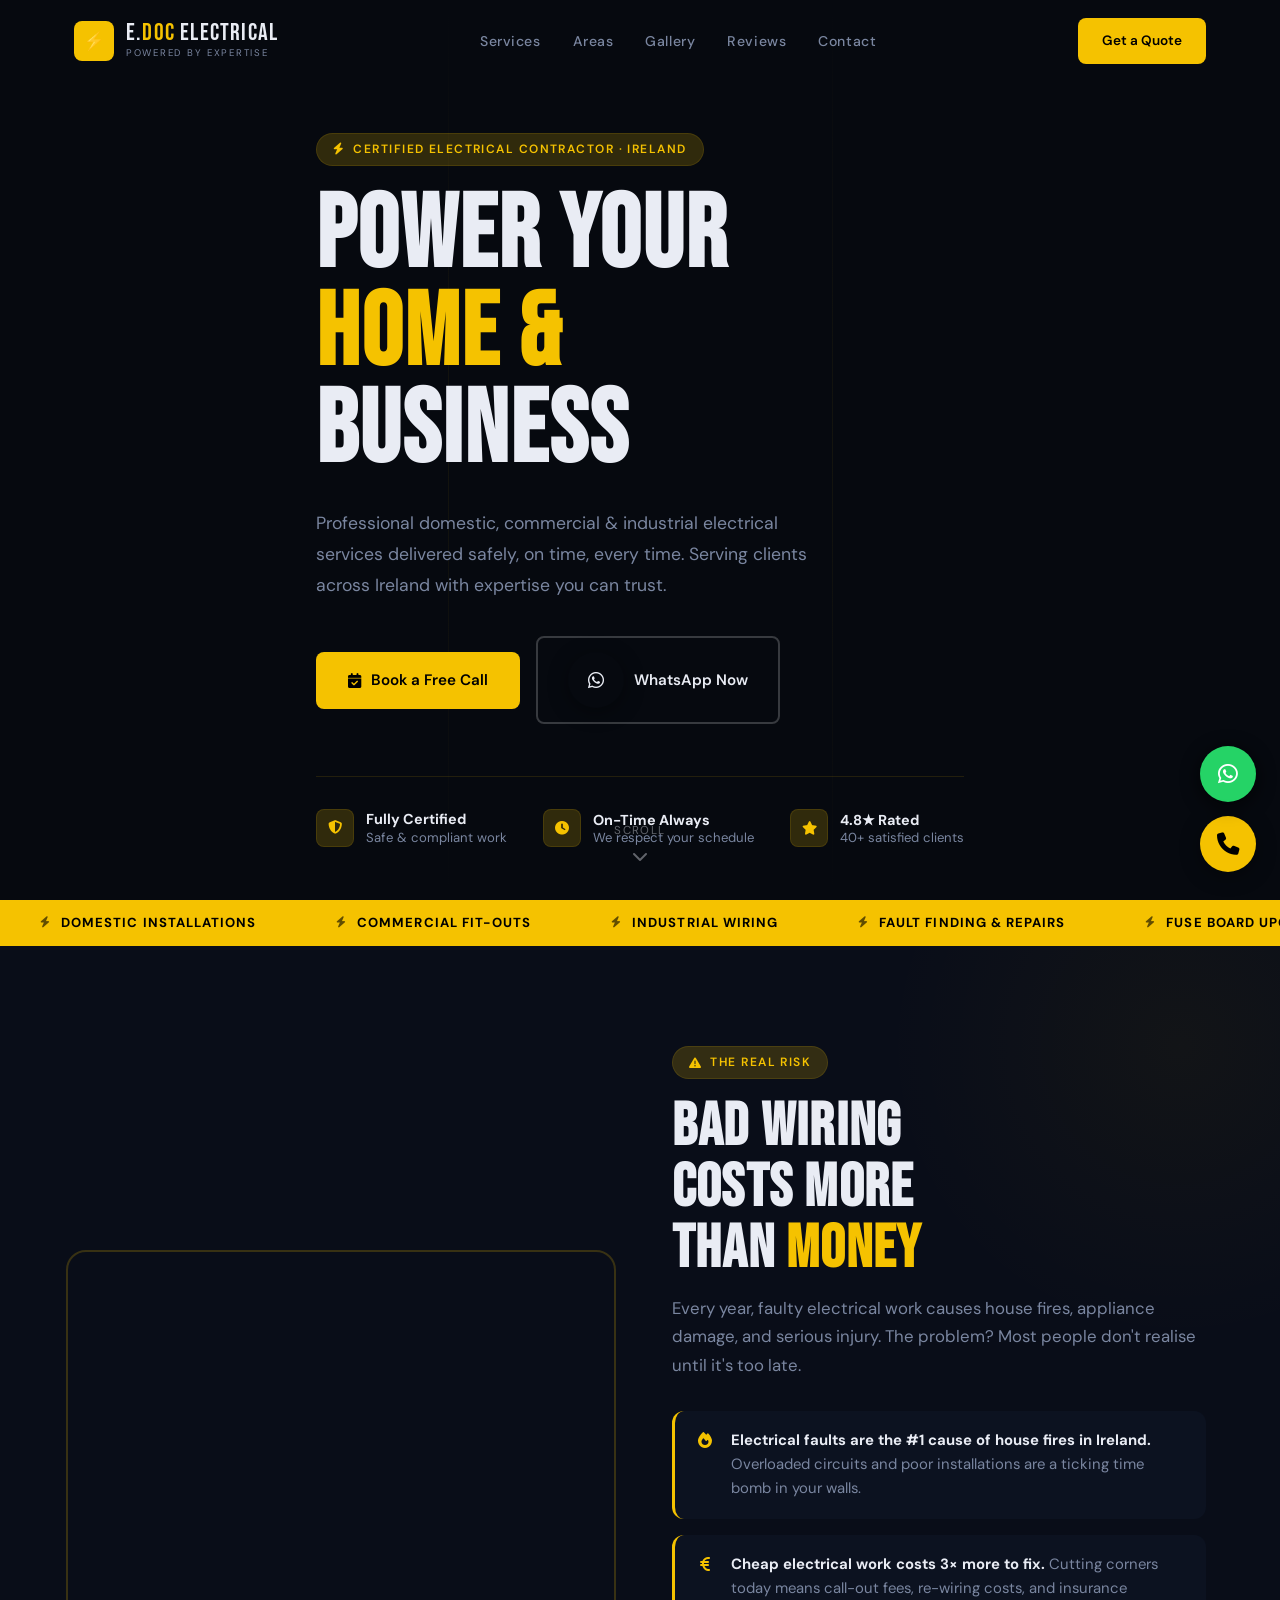
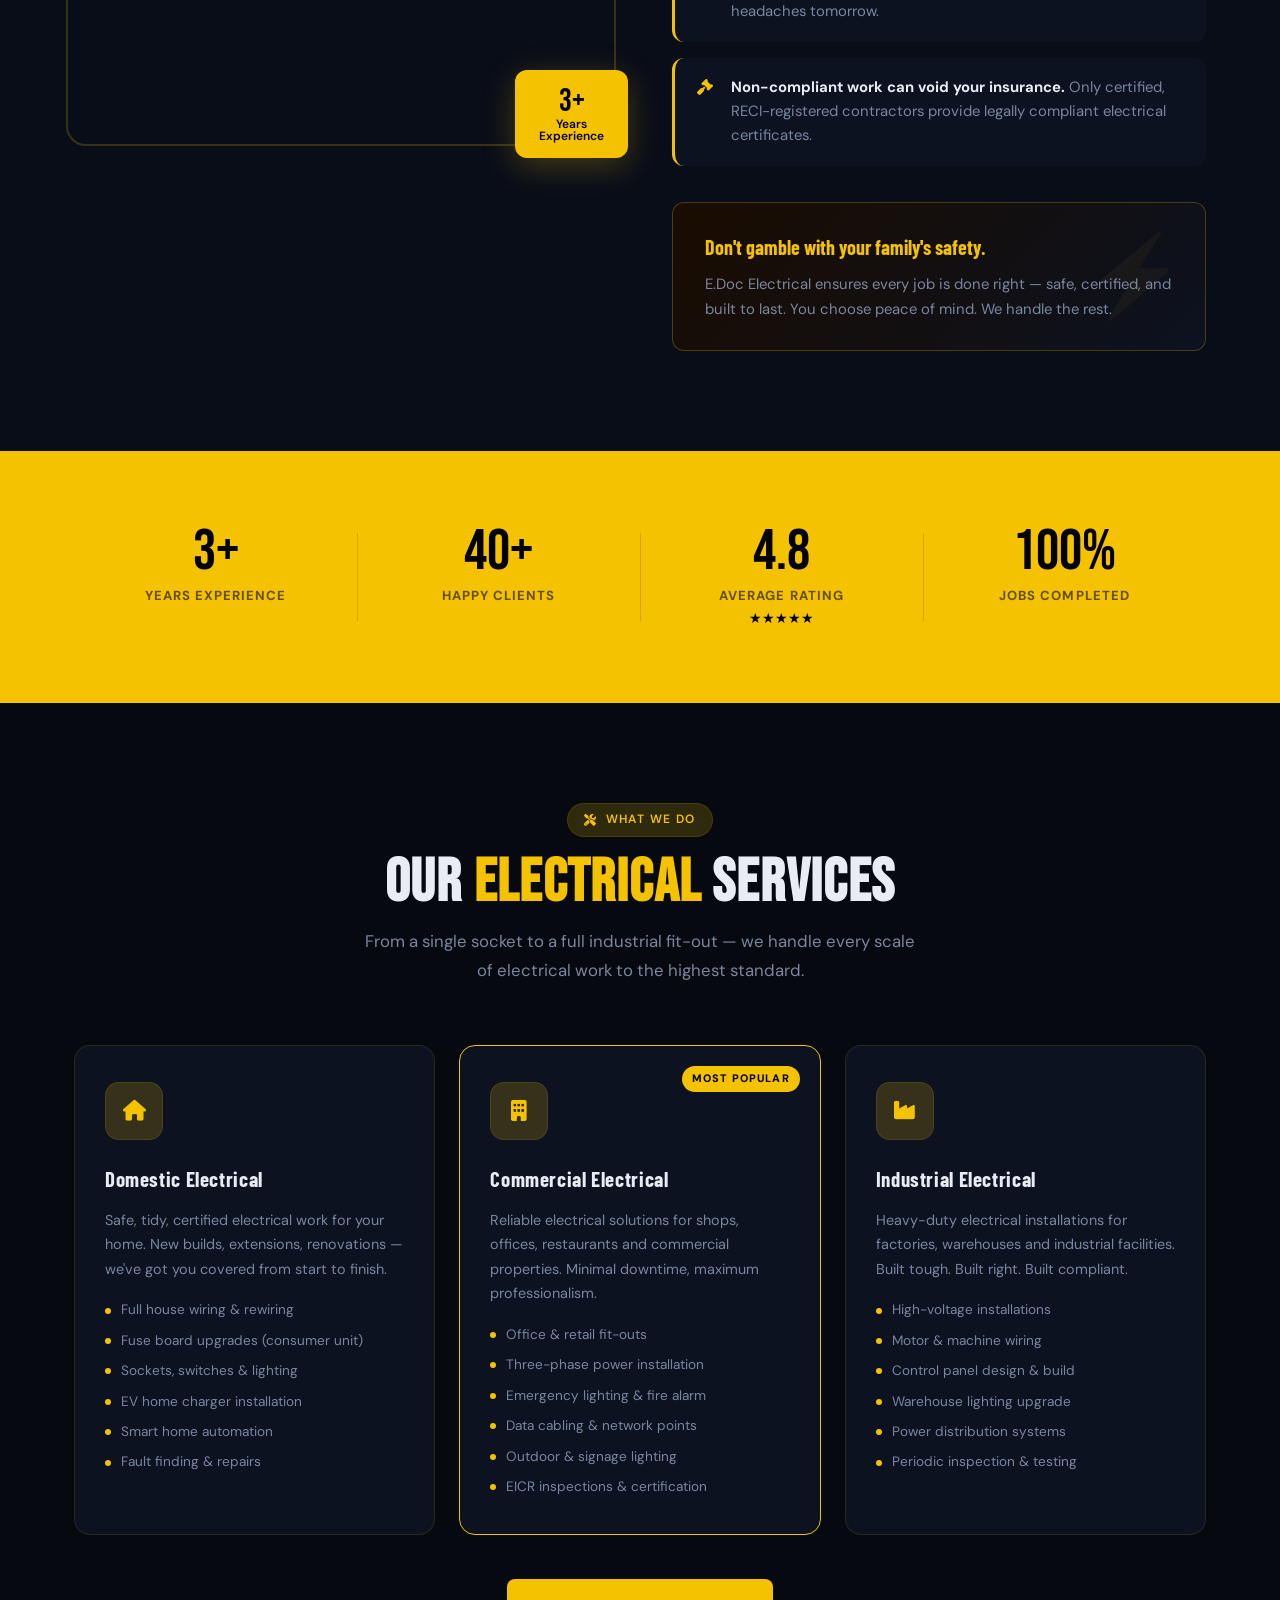
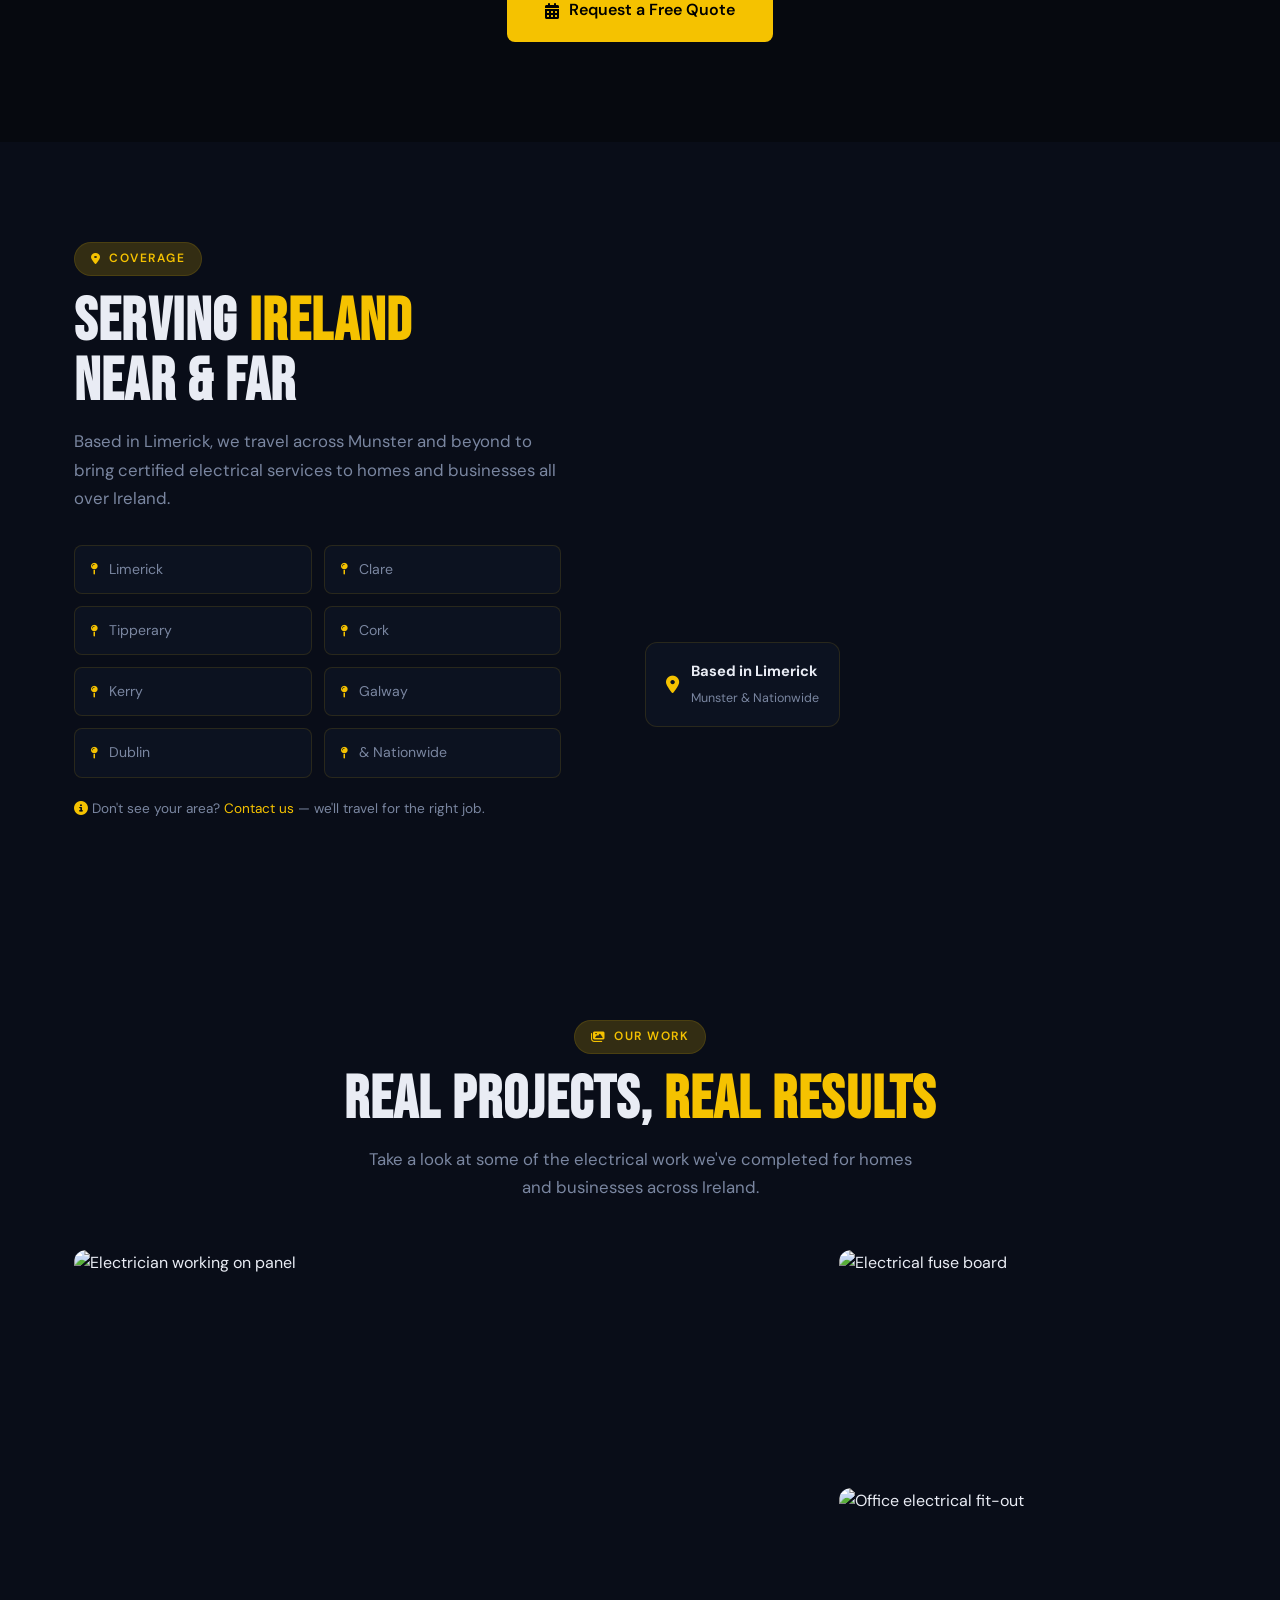
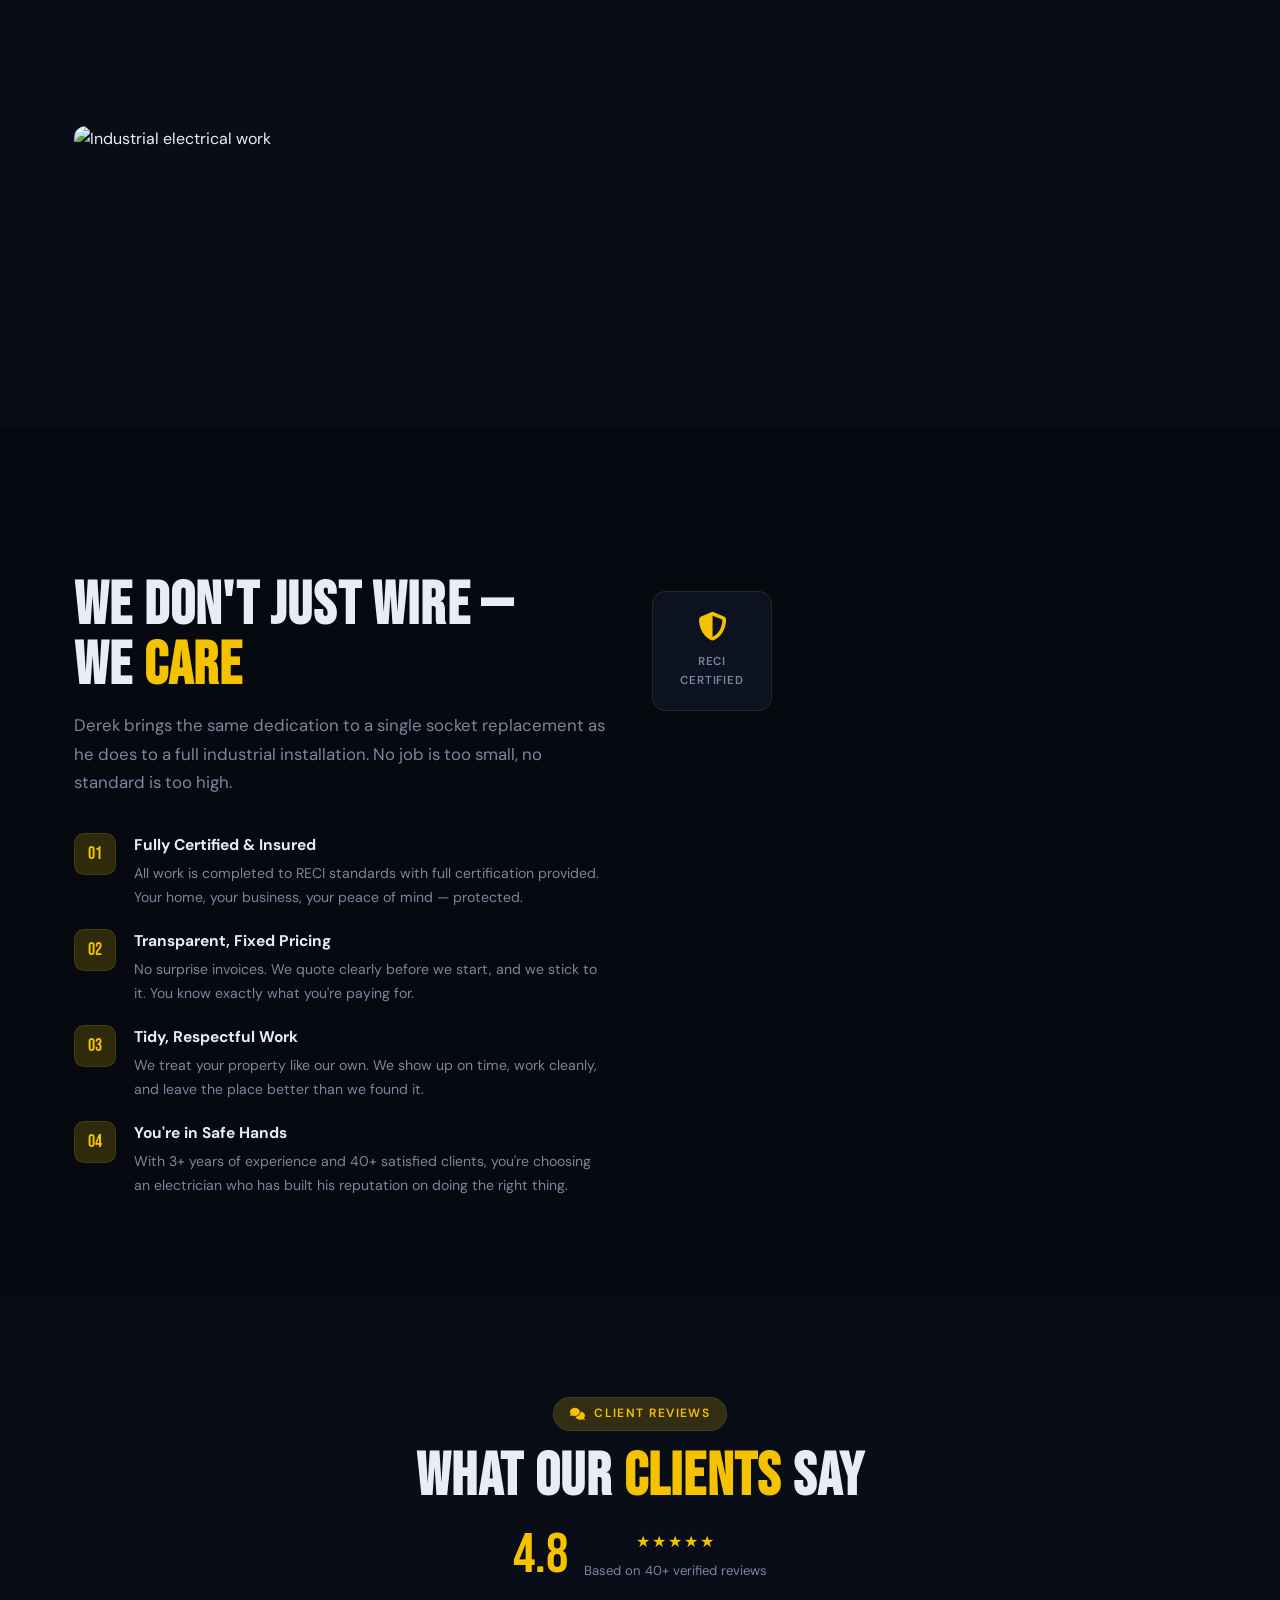
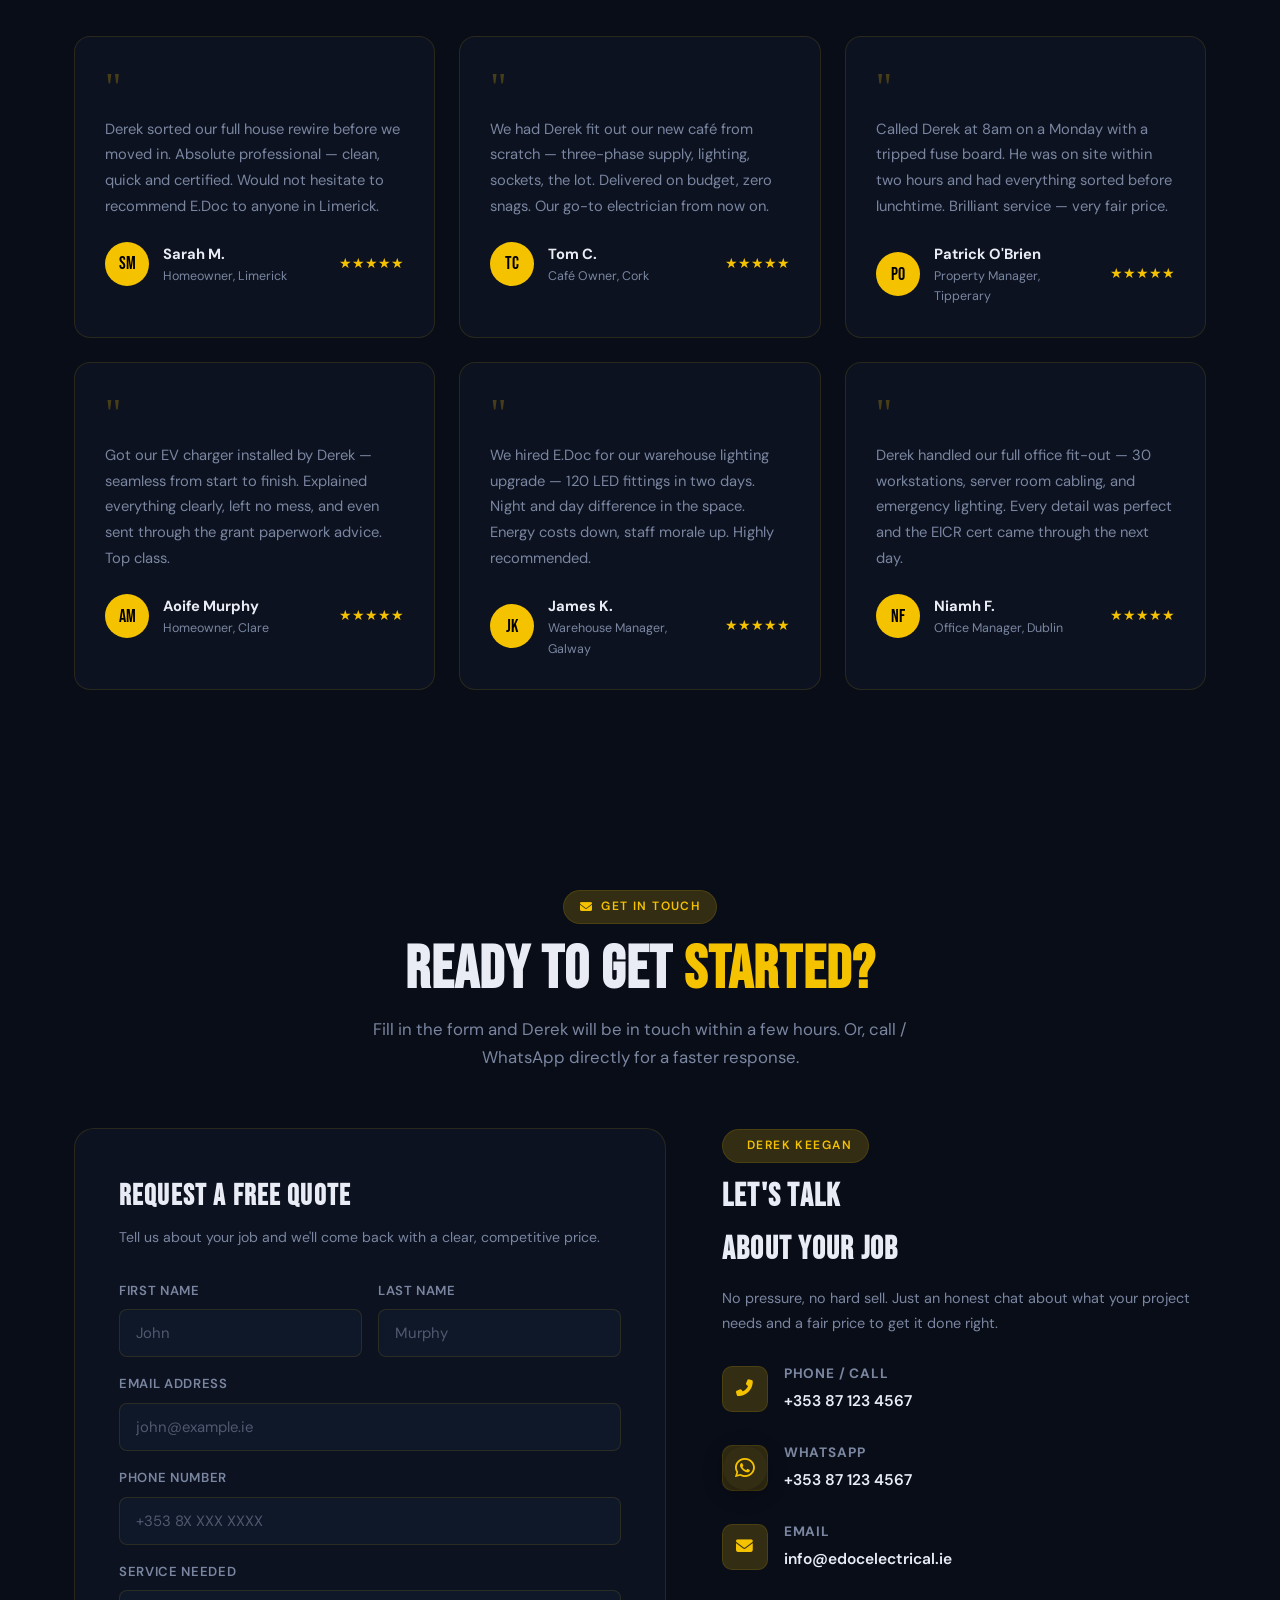
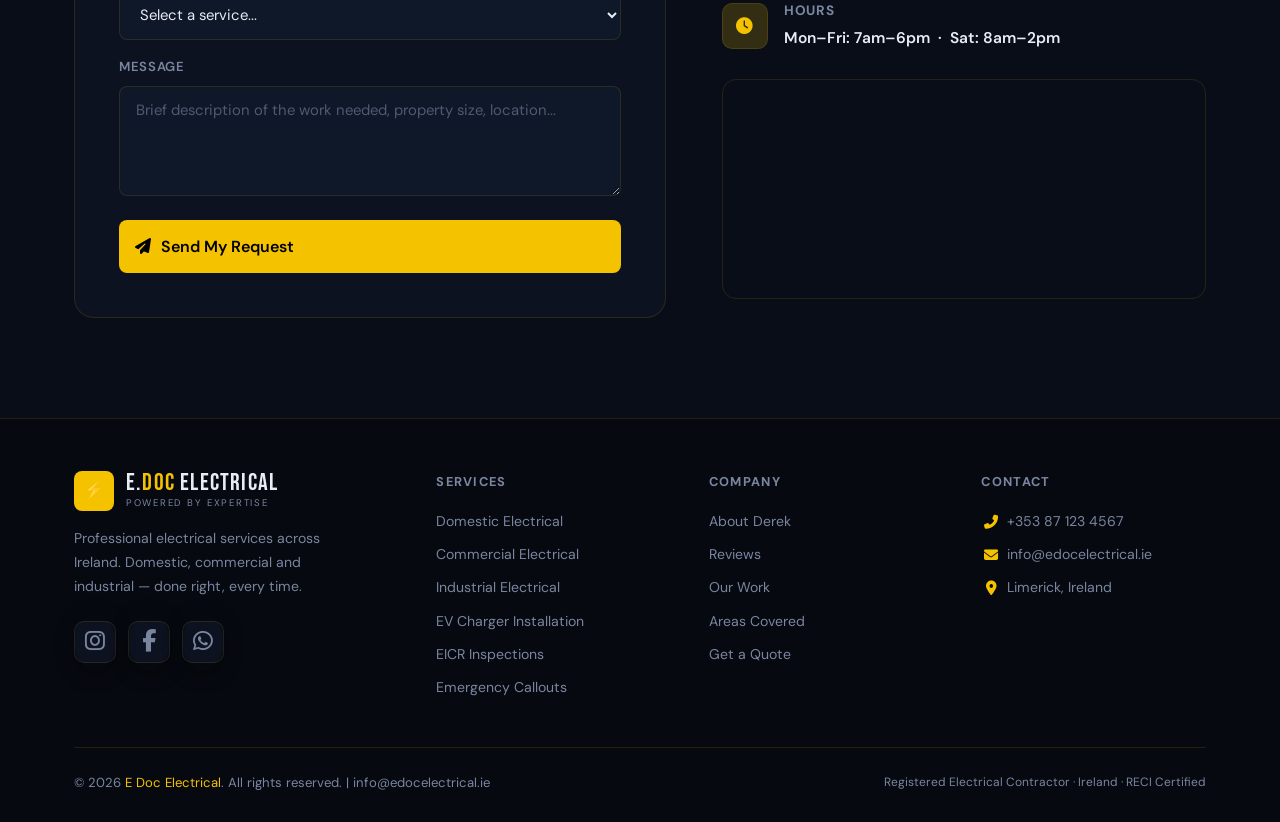
==== index_1.html @ 532a909b "Fix icons, logo, CTA alignment, remove social icons from contact, add scroll animations" ====
<!DOCTYPE html>
<html lang="en">
<head>
  <meta charset="UTF-8" />
  <meta name="viewport" content="width=device-width, initial-scale=1.0" />
  <title>E Doc Electrical | Domestic · Commercial · Industrial | Ireland</title>
  <meta name="description" content="Trusted electrical services across Ireland. Domestic, Commercial & Industrial. Fully certified, 3+ years experience, 40+ happy clients. Contact Derek Keegan today." />
  <meta name="keywords" content="electrician ireland, electrical services ireland, domestic electrician, commercial electrician, industrial electrician, Derek Keegan electrician" />
  <!-- Fonts -->
  <link rel="preconnect" href="https://fonts.googleapis.com" />
  <link rel="stylesheet" href="style.css">
  
  <link href="https://fonts.googleapis.com/css2?family=Bebas+Neue&family=DM+Sans:ital,wght@0,300;0,400;0,500;0,600;0,700;1,400&family=Barlow+Condensed:wght@400;500;600;700&display=swap" rel="stylesheet" />
  <!-- Icons -->
  <link rel="stylesheet" href="https://cdnjs.cloudflare.com/ajax/libs/font-awesome/6.5.0/css/all.min.css" />

</head>
<body>

<!-- ============================================================
     FLOATING CTAs
============================================================ -->
<div class="fab-group">
  <a href="https://wa.me/353871234567?text=Hi%20Derek%2C%20I%20want%20your%20service" target="_blank" class="fab fab-wa" title="WhatsApp Us">
    <i class="fab fa-whatsapp"></i>
  </a>
  <a href="tel:+353871234567" class="fab fab-call" title="Call Now">
    <i class="fas fa-phone"></i>
  </a>
</div>

<!-- Lightbox -->
<div class="lightbox" id="lightbox" onclick="closeLightbox()">
  <button class="lightbox-close" onclick="closeLightbox()"><i class="fas fa-times"></i></button>
  <img id="lightbox-img" src="" alt="" />
</div>

<!-- ============================================================
     NAVBAR
============================================================ -->
<nav id="navbar">
  <div class="container nav-inner">
    <a href="#hero" class="nav-logo">
      <div class="logo-icon">⚡</div>
      <div>
        <div class="logo-text">E.<span>Doc</span> Electrical</div>
        <span class="logo-sub">Powered by expertise</span>
      </div>
    </a>

    <ul class="nav-links">
      <li><a href="#services">Services</a></li>
      <li><a href="#areas">Areas</a></li>
      <li><a href="#gallery">Gallery</a></li>
      <li><a href="#testimonials">Reviews</a></li>
      <li><a href="#contact">Contact</a></li>
    </ul>

    <div class="nav-cta">
      <a href="#contact" class="btn btn-primary" style="padding:10px 22px; font-size:0.85rem;">
        Get a Quote
      </a>
    </div>

    <button class="hamburger" id="hamburger" onclick="toggleMenu()" aria-label="Menu">
      <span></span><span></span><span></span>
    </button>
  </div>
</nav>

<!-- Mobile menu -->
<div class="mobile-menu" id="mobileMenu">
  <a href="#services" onclick="toggleMenu()">Services</a>
  <a href="#areas" onclick="toggleMenu()">Areas</a>
  <a href="#gallery" onclick="toggleMenu()">Gallery</a>
  <a href="#testimonials" onclick="toggleMenu()">Reviews</a>
  <a href="#contact" onclick="toggleMenu()">Contact</a>
  <a href="tel:+353871234567" style="color:var(--yellow)"><i class="fas fa-phone-alt"></i> +353 87 123 4567</a>
</div>

<!-- ============================================================
     HERO
============================================================ -->
<section id="hero">
  <div class="hero-bg" id="heroBg"></div>
  <div class="hero-overlay"></div>
  <div class="hero-lines"></div>

  <div class="container">
    <div class="hero-content">
      <div class="badge hero-badge">
        <i class="fas fa-bolt"></i> Certified Electrical Contractor · Ireland
      </div>

      <h1 class="hero-title">
        Power Your<br />
        <span>Home &amp;</span><br />
        Business
      </h1>

      <p class="hero-desc">
        Professional domestic, commercial &amp; industrial electrical services delivered safely, on time, every time. Serving clients across Ireland with expertise you can trust.
      </p>

      <div class="hero-actions">
        <a href="#contact" class="btn btn-primary">
          <i class="fas fa-calendar-check"></i> Book a Free Call
        </a>
        <a href="https://wa.me/353871234567?text=Hi%20Derek%2C%20I%20want%20your%20service" target="_blank" class="btn btn-outline btn-whatsapp">
          <i class="fab fa-whatsapp"></i> <span>WhatsApp Now</span>
        </a>
      </div>

      <div class="hero-trust">
        <div class="hero-trust-item">
          <div class="hero-trust-icon"><i class="fas fa-shield-halved"></i></div>
          <div class="hero-trust-label"><strong>Fully Certified</strong>Safe &amp; compliant work</div>
        </div>
        <div class="hero-trust-item">
          <div class="hero-trust-icon"><i class="fas fa-clock"></i></div>
          <div class="hero-trust-label"><strong>On-Time Always</strong>We respect your schedule</div>
        </div>
        <div class="hero-trust-item">
          <div class="hero-trust-icon"><i class="fas fa-star"></i></div>
          <div class="hero-trust-label"><strong>4.8★ Rated</strong>40+ satisfied clients</div>
        </div>
      </div>
    </div>
  </div>

  <div class="scroll-hint">
    <span>Scroll</span>
    <i class="fas fa-chevron-down"></i>
  </div>
</section>

<!-- ============================================================
     TICKER BAR
============================================================ -->
<div class="ticker-bar">
  <div class="ticker-track">
    <!-- doubled for seamless loop -->
    <span class="ticker-item"><i class="fas fa-bolt"></i> Domestic Installations</span>
    <span class="ticker-item"><i class="fas fa-bolt"></i> Commercial Fit-Outs</span>
    <span class="ticker-item"><i class="fas fa-bolt"></i> Industrial Wiring</span>
    <span class="ticker-item"><i class="fas fa-bolt"></i> Fault Finding &amp; Repairs</span>
    <span class="ticker-item"><i class="fas fa-bolt"></i> Fuse Board Upgrades</span>
    <span class="ticker-item"><i class="fas fa-bolt"></i> Emergency Callouts</span>
    <span class="ticker-item"><i class="fas fa-bolt"></i> EV Charger Installation</span>
    <span class="ticker-item"><i class="fas fa-bolt"></i> LED &amp; Lighting Design</span>
    <span class="ticker-item"><i class="fas fa-bolt"></i> Domestic Installations</span>
    <span class="ticker-item"><i class="fas fa-bolt"></i> Commercial Fit-Outs</span>
    <span class="ticker-item"><i class="fas fa-bolt"></i> Industrial Wiring</span>
    <span class="ticker-item"><i class="fas fa-bolt"></i> Fault Finding &amp; Repairs</span>
    <span class="ticker-item"><i class="fas fa-bolt"></i> Fuse Board Upgrades</span>
    <span class="ticker-item"><i class="fas fa-bolt"></i> Emergency Callouts</span>
    <span class="ticker-item"><i class="fas fa-bolt"></i> EV Charger Installation</span>
    <span class="ticker-item"><i class="fas fa-bolt"></i> LED &amp; Lighting Design</span>
  </div>
</div>

<!-- ============================================================
     PROBLEM / AGITATE
============================================================ -->
<section id="problem" class="section-pad">
  <div class="container">
    <div class="problem-grid">
      <!-- Image side -->
      <div class="problem-image reveal-left">
        <img
          src="https://images.unsplash.com/photo-1558618666-fcd25c85cd64?w=800&auto=format&fit=crop&q=80"
          alt="Electrical panel work"
          loading="lazy"
          onerror="this.src='https://images.unsplash.com/photo-1504328345606-18bbc8c9d7d1?w=800&auto=format&fit=crop&q=80'"
        />
        <div class="stat-badge">
          3+<small>Years<br/>Experience</small>
        </div>
      </div>

      <!-- Text side -->
      <div class="reveal-right">
        <div class="badge"><i class="fas fa-exclamation-triangle"></i> The Real Risk</div>
        <h2 class="section-title" style="margin-top:18px;">
          Bad Wiring<br/>
          Costs More<br/>
          Than <span>Money</span>
        </h2>
        <p class="section-sub">
          Every year, faulty electrical work causes house fires, appliance damage, and serious injury. The problem? Most people don't realise until it's too late.
        </p>

        <div class="problem-list">
          <div class="problem-item">
            <i class="fas fa-fire"></i>
            <p><strong>Electrical faults are the #1 cause of house fires in Ireland.</strong> Overloaded circuits and poor installations are a ticking time bomb in your walls.</p>
          </div>
          <div class="problem-item">
            <i class="fas fa-euro-sign"></i>
            <p><strong>Cheap electrical work costs 3× more to fix.</strong> Cutting corners today means call-out fees, re-wiring costs, and insurance headaches tomorrow.</p>
          </div>
          <div class="problem-item">
            <i class="fas fa-gavel"></i>
            <p><strong>Non-compliant work can void your insurance.</strong> Only certified, RECI-registered contractors provide legally compliant electrical certificates.</p>
          </div>
        </div>

        <div class="agitate-box">
          <h3>Don't gamble with your family's safety.</h3>
          <p>E.Doc Electrical ensures every job is done right — safe, certified, and built to last. You choose peace of mind. We handle the rest.</p>
        </div>
      </div>
    </div>
  </div>
</section>

<!-- ============================================================
     STATS
============================================================ -->
<section id="stats">
  <div class="container">
    <div class="stats-grid">
      <div class="stat-item">
        <div class="stat-num"><span class="counter" data-target="3">0</span>+</div>
        <div class="stat-label">Years Experience</div>
      </div>
      <div class="stat-item">
        <div class="stat-num"><span class="counter" data-target="40">0</span>+</div>
        <div class="stat-label">Happy Clients</div>
      </div>
      <div class="stat-item">
        <div class="stat-num">4.8</div>
        <div class="stat-label">Average Rating</div>
        <div class="stat-stars">★★★★★</div>
      </div>
      <div class="stat-item">
        <div class="stat-num"><span class="counter" data-target="100">0</span>%</div>
        <div class="stat-label">Jobs Completed</div>
      </div>
    </div>
  </div>
</section>

<!-- ============================================================
     SERVICES
============================================================ -->
<section id="services" class="section-pad">
  <div class="container">
    <div class="services-header reveal">
      <div class="badge"><i class="fas fa-tools"></i> What We Do</div>
      <h2 class="section-title" style="margin-top:16px;">
        Our <span>Electrical</span> Services
      </h2>
      <p class="section-sub">
        From a single socket to a full industrial fit-out — we handle every scale of electrical work to the highest standard.
      </p>
    </div>

    <div class="services-grid" style="margin-top: 48px;">

      <!-- Domestic -->
      <div class="service-card reveal" style="transition-delay:0.1s">
        <div class="service-icon-wrap"><i class="fas fa-house"></i></div>
        <h3>Domestic Electrical</h3>
        <p>Safe, tidy, certified electrical work for your home. New builds, extensions, renovations — we've got you covered from start to finish.</p>
        <ul class="service-list">
          <li>Full house wiring &amp; rewiring</li>
          <li>Fuse board upgrades (consumer unit)</li>
          <li>Sockets, switches &amp; lighting</li>
          <li>EV home charger installation</li>
          <li>Smart home automation</li>
          <li>Fault finding &amp; repairs</li>
        </ul>
      </div>

      <!-- Commercial -->
      <div class="service-card service-card-featured reveal" style="transition-delay:0.2s">
        <div class="featured-label">Most Popular</div>
        <div class="service-icon-wrap"><i class="fas fa-building"></i></div>
        <h3>Commercial Electrical</h3>
        <p>Reliable electrical solutions for shops, offices, restaurants and commercial properties. Minimal downtime, maximum professionalism.</p>
        <ul class="service-list">
          <li>Office &amp; retail fit-outs</li>
          <li>Three-phase power installation</li>
          <li>Emergency lighting &amp; fire alarm</li>
          <li>Data cabling &amp; network points</li>
          <li>Outdoor &amp; signage lighting</li>
          <li>EICR inspections &amp; certification</li>
        </ul>
      </div>

      <!-- Industrial -->
      <div class="service-card reveal" style="transition-delay:0.3s">
        <div class="service-icon-wrap"><i class="fas fa-industry"></i></div>
        <h3>Industrial Electrical</h3>
        <p>Heavy-duty electrical installations for factories, warehouses and industrial facilities. Built tough. Built right. Built compliant.</p>
        <ul class="service-list">
          <li>High-voltage installations</li>
          <li>Motor &amp; machine wiring</li>
          <li>Control panel design &amp; build</li>
          <li>Warehouse lighting upgrade</li>
          <li>Power distribution systems</li>
          <li>Periodic inspection &amp; testing</li>
        </ul>
      </div>

    </div>

    <div style="text-align:center; margin-top:44px;" class="reveal">
      <a href="#contact" class="btn btn-primary" style="font-size:1rem; padding:16px 36px;">
        <i class="fas fa-calendar-alt"></i> Request a Free Quote
      </a>
    </div>
  </div>
</section>

<!-- ============================================================
     AREAS WE SERVE
============================================================ -->
<section id="areas" class="section-pad">
  <div class="container">
    <div class="areas-grid">
      <div>
        <div class="badge reveal"><i class="fas fa-map-marker-alt"></i> Coverage</div>
        <h2 class="section-title reveal" style="margin-top:16px;">
          Serving <span>Ireland</span><br/>
          Near &amp; Far
        </h2>
        <p class="section-sub reveal">
          Based in Limerick, we travel across Munster and beyond to bring certified electrical services to homes and businesses all over Ireland.
        </p>

        <div class="areas-list">
          <div class="area-chip reveal"><i class="fas fa-map-pin"></i> Limerick</div>
          <div class="area-chip reveal"><i class="fas fa-map-pin"></i> Clare</div>
          <div class="area-chip reveal"><i class="fas fa-map-pin"></i> Tipperary</div>
          <div class="area-chip reveal"><i class="fas fa-map-pin"></i> Cork</div>
          <div class="area-chip reveal"><i class="fas fa-map-pin"></i> Kerry</div>
          <div class="area-chip reveal"><i class="fas fa-map-pin"></i> Galway</div>
          <div class="area-chip reveal"><i class="fas fa-map-pin"></i> Dublin</div>
          <div class="area-chip reveal"><i class="fas fa-map-pin"></i> &amp; Nationwide</div>
        </div>

        <p style="font-size:0.85rem; color:var(--text-muted); margin-top:20px;">
          <i class="fas fa-info-circle" style="color:var(--yellow)"></i> Don't see your area? <a href="#contact" style="color:var(--yellow)">Contact us</a> — we'll travel for the right job.
        </p>
      </div>

      <div class="areas-image reveal-right">
        <img
          src="https://images.unsplash.com/photo-1564501049412-61c2a3083791?w=800&auto=format&fit=crop&q=80"
          alt="Electrician at work in Ireland"
          loading="lazy"
          onerror="this.src='https://images.unsplash.com/photo-1621905251918-48416bd8575a?w=800&auto=format&fit=crop&q=80'"
        />
        <div class="map-overlay">
          <i class="fas fa-map-marker-alt"></i>
          <div>
            <strong>Based in Limerick</strong>
            <span>Munster &amp; Nationwide</span>
          </div>
        </div>
      </div>
    </div>
  </div>
</section>

<!-- ============================================================
     GALLERY
============================================================ -->
<section id="gallery" class="section-pad" style="background:var(--bg-section);">
  <div class="container">
    <div class="gallery-header reveal">
      <div class="badge"><i class="fas fa-images"></i> Our Work</div>
      <h2 class="section-title" style="margin-top:16px;">
        Real Projects, <span>Real Results</span>
      </h2>
      <p class="section-sub" style="margin:14px auto 0;">
        Take a look at some of the electrical work we've completed for homes and businesses across Ireland.
      </p>
    </div>

    <div class="gallery-grid" style="margin-top:44px;">
      <div class="gallery-item reveal" onclick="openLightbox(this)">
        <img
          src="https://images.unsplash.com/photo-1621905251918-48416bd8575a?w=1000&auto=format&fit=crop&q=80"
          alt="Electrician working on panel"
          loading="lazy"
        />
        <div class="gallery-overlay">
          <div class="gallery-label"><i class="fas fa-expand-alt"></i> Commercial Panel Upgrade · Limerick</div>
        </div>
      </div>
      <div class="gallery-item reveal" style="transition-delay:0.1s" onclick="openLightbox(this)">
        <img
          src="https://images.unsplash.com/photo-1558618666-fcd25c85cd64?w=700&auto=format&fit=crop&q=80"
          alt="Electrical fuse board"
          loading="lazy"
        />
        <div class="gallery-overlay">
          <div class="gallery-label"><i class="fas fa-expand-alt"></i> Fuse Board Replacement · Clare</div>
        </div>
      </div>
      <div class="gallery-item reveal" style="transition-delay:0.15s" onclick="openLightbox(this)">
        <img
          src="https://images.unsplash.com/photo-1497366216548-37526070297c?w=700&auto=format&fit=crop&q=80"
          alt="Office electrical fit-out"
          loading="lazy"
        />
        <div class="gallery-overlay">
          <div class="gallery-label"><i class="fas fa-expand-alt"></i> Office Fit-Out · Cork</div>
        </div>
      </div>
      <div class="gallery-item reveal" style="transition-delay:0.2s" onclick="openLightbox(this)">
        <img
          src="https://images.unsplash.com/photo-1504328345606-18bbc8c9d7d1?w=700&auto=format&fit=crop&q=80"
          alt="Industrial electrical work"
          loading="lazy"
        />
        <div class="gallery-overlay">
          <div class="gallery-label"><i class="fas fa-expand-alt"></i> Industrial Wiring · Tipperary</div>
        </div>
      </div>
    </div>
  </div>
</section>

<!-- ============================================================
     WHY CHOOSE US
============================================================ -->
<section id="why" class="section-pad">
  <div class="container">
    <div class="why-grid">
      <div>
        <div class="badge reveal"><i class="fas fa-star"></i> Why E.Doc Electrical</div>
        <h2 class="section-title reveal" style="margin-top:16px;">
          We Don't Just Wire —<br/> We <span>Care</span>
        </h2>
        <p class="section-sub reveal">
          Derek brings the same dedication to a single socket replacement as he does to a full industrial installation. No job is too small, no standard is too high.
        </p>

        <div class="why-list">
          <div class="why-item reveal">
            <div class="why-num">01</div>
            <div class="why-text">
              <h4>Fully Certified &amp; Insured</h4>
              <p>All work is completed to RECI standards with full certification provided. Your home, your business, your peace of mind — protected.</p>
            </div>
          </div>
          <div class="why-item reveal">
            <div class="why-num">02</div>
            <div class="why-text">
              <h4>Transparent, Fixed Pricing</h4>
              <p>No surprise invoices. We quote clearly before we start, and we stick to it. You know exactly what you're paying for.</p>
            </div>
          </div>
          <div class="why-item reveal">
            <div class="why-num">03</div>
            <div class="why-text">
              <h4>Tidy, Respectful Work</h4>
              <p>We treat your property like our own. We show up on time, work cleanly, and leave the place better than we found it.</p>
            </div>
          </div>
          <div class="why-item reveal">
            <div class="why-num">04</div>
            <div class="why-text">
              <h4>You're in Safe Hands</h4>
              <p>With 3+ years of experience and 40+ satisfied clients, you're choosing an electrician who has built his reputation on doing the right thing.</p>
            </div>
          </div>
        </div>
      </div>

      <div class="why-image-col reveal-right">
        <img
          src="https://images.unsplash.com/photo-1530124566582-a618bc2615dc?w=800&auto=format&fit=crop&q=80"
          alt="Electrician working safely"
          loading="lazy"
          onerror="this.src='https://images.unsplash.com/photo-1621905251918-48416bd8575a?w=800&auto=format&fit=crop&q=80'"
        />
        <div class="cert-badge">
          <i class="fas fa-shield-halved"></i>
          <p>RECI<br/>Certified</p>
        </div>
      </div>
    </div>
  </div>
</section>

<!-- ============================================================
     TESTIMONIALS
============================================================ -->
<section id="testimonials" class="section-pad">
  <div class="container">
    <div class="testimonials-header reveal">
      <div class="badge"><i class="fas fa-comments"></i> Client Reviews</div>
      <h2 class="section-title" style="margin-top:16px;">
        What Our <span>Clients</span> Say
      </h2>
      <div class="reviews-overall">
        <div class="big-score">4.8</div>
        <div class="stars-col">
          <div class="stars">★★★★★</div>
          <div class="reviews-count">Based on 40+ verified reviews</div>
        </div>
      </div>
    </div>

    <div class="testimonials-track" style="margin-top:48px;">

      <div class="review-card reveal" style="transition-delay:0.1s">
        <div class="review-quote">"</div>
        <p class="review-text">Derek sorted our full house rewire before we moved in. Absolute professional — clean, quick and certified. Would not hesitate to recommend E.Doc to anyone in Limerick.</p>
        <div class="review-author">
          <div class="review-avatar">SM</div>
          <div>
            <div class="review-name">Sarah M.</div>
            <div class="review-role">Homeowner, Limerick</div>
          </div>
          <div style="margin-left:auto; color:var(--yellow); font-size:0.85rem;">★★★★★</div>
        </div>
      </div>

      <div class="review-card reveal" style="transition-delay:0.2s">
        <div class="review-quote">"</div>
        <p class="review-text">We had Derek fit out our new café from scratch — three-phase supply, lighting, sockets, the lot. Delivered on budget, zero snags. Our go-to electrician from now on.</p>
        <div class="review-author">
          <div class="review-avatar">TC</div>
          <div>
            <div class="review-name">Tom C.</div>
            <div class="review-role">Café Owner, Cork</div>
          </div>
          <div style="margin-left:auto; color:var(--yellow); font-size:0.85rem;">★★★★★</div>
        </div>
      </div>

      <div class="review-card reveal" style="transition-delay:0.3s">
        <div class="review-quote">"</div>
        <p class="review-text">Called Derek at 8am on a Monday with a tripped fuse board. He was on site within two hours and had everything sorted before lunchtime. Brilliant service — very fair price.</p>
        <div class="review-author">
          <div class="review-avatar">PO</div>
          <div>
            <div class="review-name">Patrick O'Brien</div>
            <div class="review-role">Property Manager, Tipperary</div>
          </div>
          <div style="margin-left:auto; color:var(--yellow); font-size:0.85rem;">★★★★★</div>
        </div>
      </div>

      <div class="review-card reveal" style="transition-delay:0.1s">
        <div class="review-quote">"</div>
        <p class="review-text">Got our EV charger installed by Derek — seamless from start to finish. Explained everything clearly, left no mess, and even sent through the grant paperwork advice. Top class.</p>
        <div class="review-author">
          <div class="review-avatar">AM</div>
          <div>
            <div class="review-name">Aoife Murphy</div>
            <div class="review-role">Homeowner, Clare</div>
          </div>
          <div style="margin-left:auto; color:var(--yellow); font-size:0.85rem;">★★★★★</div>
        </div>
      </div>

      <div class="review-card reveal" style="transition-delay:0.2s">
        <div class="review-quote">"</div>
        <p class="review-text">We hired E.Doc for our warehouse lighting upgrade — 120 LED fittings in two days. Night and day difference in the space. Energy costs down, staff morale up. Highly recommended.</p>
        <div class="review-author">
          <div class="review-avatar">JK</div>
          <div>
            <div class="review-name">James K.</div>
            <div class="review-role">Warehouse Manager, Galway</div>
          </div>
          <div style="margin-left:auto; color:var(--yellow); font-size:0.85rem;">★★★★★</div>
        </div>
      </div>

      <div class="review-card reveal" style="transition-delay:0.3s">
        <div class="review-quote">"</div>
        <p class="review-text">Derek handled our full office fit-out — 30 workstations, server room cabling, and emergency lighting. Every detail was perfect and the EICR cert came through the next day.</p>
        <div class="review-author">
          <div class="review-avatar">NF</div>
          <div>
            <div class="review-name">Niamh F.</div>
            <div class="review-role">Office Manager, Dublin</div>
          </div>
          <div style="margin-left:auto; color:var(--yellow); font-size:0.85rem;">★★★★★</div>
        </div>
      </div>

    </div>
  </div>
</section>

<!-- ============================================================
     CONTACT
============================================================ -->
<section id="contact" class="section-pad">
  <div class="container">
    <div style="text-align:center; margin-bottom:56px;" class="reveal">
      <div class="badge"><i class="fas fa-envelope"></i> Get In Touch</div>
      <h2 class="section-title" style="margin-top:16px;">
        Ready to Get <span>Started?</span>
      </h2>
      <p class="section-sub" style="margin:14px auto 0;">
        Fill in the form and Derek will be in touch within a few hours. Or, call / WhatsApp directly for a faster response.
      </p>
    </div>

    <div class="contact-grid">

      <!-- Form -->
      <div class="contact-form-wrap reveal-left">
        <h3>Request a Free Quote</h3>
        <p>Tell us about your job and we'll come back with a clear, competitive price.</p>

        <form id="contactForm">
          <div class="form-row">
            <div class="field">
              <label>First Name</label>
              <input type="text" placeholder="John" required />
            </div>
            <div class="field">
              <label>Last Name</label>
              <input type="text" placeholder="Murphy" required />
            </div>
          </div>

          <div class="field">
            <label>Email Address</label>
            <input type="email" placeholder="john@example.ie" required />
          </div>

          <div class="field">
            <label>Phone Number</label>
            <input type="tel" placeholder="+353 8X XXX XXXX" />
          </div>

          <div class="field">
            <label>Service Needed</label>
            <select required>
              <option value="" disabled selected>Select a service...</option>
              <option>Domestic — Full Rewire</option>
              <option>Domestic — Fuse Board Upgrade</option>
              <option>Domestic — EV Charger</option>
              <option>Domestic — General / Repairs</option>
              <option>Commercial — Office / Retail Fit-Out</option>
              <option>Commercial — EICR Inspection</option>
              <option>Industrial — Wiring &amp; Fit-Out</option>
              <option>Industrial — Lighting Upgrade</option>
              <option>Other / Not Sure</option>
            </select>
          </div>

          <div class="field">
            <label>Message</label>
            <textarea placeholder="Brief description of the work needed, property size, location..."></textarea>
          </div>

          <button type="submit" class="btn btn-primary form-submit">
            <i class="fas fa-paper-plane"></i> Send My Request
          </button>
        </form>

        <div class="form-success" id="formSuccess">
          <i class="fas fa-circle-check"></i>
          <h4>Message Received!</h4>
          <p>Derek will be in touch with you within a few hours. For urgent work, WhatsApp him directly.</p>
        </div>
      </div>

      <!-- Info -->
      <div class="contact-info reveal-right">
        <div class="contact-info-header">
          <div class="badge"><i class="fas fa-user-hard-hat"></i> Derek Keegan</div>
          <h3>Let's Talk<br/>About Your Job</h3>
          <p>No pressure, no hard sell. Just an honest chat about what your project needs and a fair price to get it done right.</p>
        </div>

        <div class="contact-detail">
          <div class="contact-detail-icon"><i class="fas fa-phone-alt"></i></div>
          <div class="contact-detail-text">
            <strong>Phone / Call</strong>
            <a href="tel:+353871234567">+353 87 123 4567</a>
          </div>
        </div>

        <div class="contact-detail">
          <div class="contact-detail-icon"><i class="fab fa-whatsapp"></i></div>
          <div class="contact-detail-text">
            <strong>WhatsApp</strong>
            <a href="https://wa.me/353871234567?text=Hi%20Derek%2C%20I%20want%20your%20service" target="_blank">+353 87 123 4567</a>
          </div>
        </div>

        <div class="contact-detail">
          <div class="contact-detail-icon"><i class="fas fa-envelope"></i></div>
          <div class="contact-detail-text">
            <strong>Email</strong>
            <a href="mailto:info@edocelectrical.ie">info@edocelectrical.ie</a>
          </div>
        </div>

        <div class="contact-detail">
          <div class="contact-detail-icon"><i class="fas fa-clock"></i></div>
          <div class="contact-detail-text">
            <strong>Hours</strong>
            <span>Mon–Fri: 7am–6pm &nbsp;·&nbsp; Sat: 8am–2pm</span>
          </div>
        </div>

        <!-- Map — Limerick, Ireland (dummy location) -->
        <div class="map-wrapper">
          <iframe
            src="https://www.google.com/maps/embed?pb=!1m18!1m12!1m3!1d38610.89345!2d-8.6305!3d52.6638!2m3!1f0!2f0!3f0!3m2!1i1024!2i768!4f13.1!3m3!1m2!1s0x485b5d2e69e3d8e1%3A0x7e48e7b8d3c5d3e8!2sLimerick%2C%20Ireland!5e0!3m2!1sen!2sie!4v1700000000000!5m2!1sen!2sie"
            allowfullscreen=""
            loading="lazy"
            referrerpolicy="no-referrer-when-downgrade"
            title="E.Doc Electrical Location — Limerick, Ireland"
          ></iframe>
        </div>


      </div>
    </div>
  </div>
</section>

<!-- ============================================================
     FOOTER
============================================================ -->
<footer>
  <div class="container">
    <div class="footer-grid">

      <div class="footer-brand">
        <a href="#hero" class="nav-logo" style="display:inline-flex;">
          <div class="logo-icon">⚡</div>
          <div>
            <div class="logo-text">E.<span>Doc</span> Electrical</div>
            <span class="logo-sub">Powered by expertise</span>
          </div>
        </a>
        <p>Professional electrical services across Ireland. Domestic, commercial and industrial — done right, every time.</p>
        <div class="contact-social">
          <a href="#" class="social-link" aria-label="Instagram"><i class="fab fa-instagram"></i></a>
          <a href="#" class="social-link" aria-label="Facebook"><i class="fab fa-facebook-f"></i></a>
          <a href="https://wa.me/353871234567?text=Hi%20Derek%2C%20I%20want%20your%20service" target="_blank" class="social-link" aria-label="WhatsApp"><i class="fab fa-whatsapp"></i></a>
        </div>
      </div>

      <div class="footer-col">
        <h4>Services</h4>
        <ul>
          <li><a href="#services">Domestic Electrical</a></li>
          <li><a href="#services">Commercial Electrical</a></li>
          <li><a href="#services">Industrial Electrical</a></li>
          <li><a href="#services">EV Charger Installation</a></li>
          <li><a href="#services">EICR Inspections</a></li>
          <li><a href="#services">Emergency Callouts</a></li>
        </ul>
      </div>

      <div class="footer-col">
        <h4>Company</h4>
        <ul>
          <li><a href="#why">About Derek</a></li>
          <li><a href="#testimonials">Reviews</a></li>
          <li><a href="#gallery">Our Work</a></li>
          <li><a href="#areas">Areas Covered</a></li>
          <li><a href="#contact">Get a Quote</a></li>
        </ul>
      </div>

      <div class="footer-col">
        <h4>Contact</h4>
        <ul>
          <li><a href="tel:+353871234567"><i class="fas fa-phone-alt" style="color:var(--yellow); margin-right:6px;"></i>+353 87 123 4567</a></li>
          <li><a href="mailto:info@edocelectrical.ie"><i class="fas fa-envelope" style="color:var(--yellow); margin-right:6px;"></i>info@edocelectrical.ie</a></li>
          <li><a href="#areas"><i class="fas fa-map-marker-alt" style="color:var(--yellow); margin-right:6px;"></i>Limerick, Ireland</a></li>
        </ul>
      </div>

    </div>

    <div class="footer-bottom">
      <p>© 2026 <span>E Doc Electrical</span>. All rights reserved. | <a href="mailto:info@edocelectrical.ie" style="color:var(--text-muted)">info@edocelectrical.ie</a></p>
      <p style="font-size:0.75rem;">Registered Electrical Contractor · Ireland · RECI Certified</p>
    </div>
  </div>
</footer>
  <script src="script.js"></script>
</body>
</html>
---- style.css ----
/* =============================================
       ROOT VARIABLES & RESET
    ============================================= */
    :root {
      --bg: #06090F;
      --bg-card: #0C1220;
      --bg-section: #090D18;
      --navy: #0F1829;
      --yellow: #F5C200;
      --yellow-glow: rgba(245, 194, 0, 0.18);
      --yellow-dark: #C49C00;
      --blue-accent: #1E3A5F;
      --text: #E9ECF4;
      --text-muted: #7A86A0;
      --border: rgba(245, 194, 0, 0.12);
      --radius: 12px;
      --transition: 0.35s cubic-bezier(0.4, 0, 0.2, 1);
    }

    *, *::before, *::after { box-sizing: border-box; margin: 0; padding: 0; }

    html { scroll-behavior: smooth; font-size: 16px; }

    body {
      background: var(--bg);
      color: var(--text);
      font-family: 'DM Sans', sans-serif;
      line-height: 1.65;
      overflow-x: hidden;
    }

    img { display: block; max-width: 100%; }
    a { text-decoration: none; color: inherit; }
    ul { list-style: none; }

    /* =============================================
       SCROLLBAR
    ============================================= */
    ::-webkit-scrollbar { width: 6px; }
    ::-webkit-scrollbar-track { background: var(--bg); }
    ::-webkit-scrollbar-thumb { background: var(--yellow); border-radius: 4px; }

    /* =============================================
       UTILITY
    ============================================= */
    .container { max-width: 1180px; margin: 0 auto; padding: 0 24px; }
    .section-pad { padding: 100px 0; }
    .section-pad-sm { padding: 70px 0; }

    .badge {
      display: inline-flex; align-items: center; gap: 8px;
      background: var(--yellow-glow);
      border: 1px solid var(--border);
      color: var(--yellow);
      font-size: 0.75rem;
      font-weight: 600;
      letter-spacing: 0.12em;
      text-transform: uppercase;
      padding: 6px 16px;
      border-radius: 100px;
    }

    .section-title {
      font-family: 'Bebas Neue', sans-serif;
      font-size: clamp(2.4rem, 5vw, 3.8rem);
      line-height: 1;
      letter-spacing: 0.02em;
      color: var(--text);
    }

    .section-title span { color: var(--yellow); }

    .section-sub {
      font-size: 1.05rem;
      color: var(--text-muted);
      max-width: 560px;
      margin-top: 14px;
      line-height: 1.7;
    }

    .btn {
      display: inline-flex; align-items: center; gap: 10px;
      padding: 14px 30px;
      border-radius: 8px;
      font-family: 'DM Sans', sans-serif;
      font-size: 0.95rem;
      font-weight: 600;
      cursor: pointer;
      border: 2px solid transparent;
      transition: var(--transition);
      white-space: nowrap;
    }

    .btn-primary {
      background: var(--yellow);
      color: #000;
    }
    .btn-primary:hover {
      background: #fff;
      transform: translateY(-2px);
      box-shadow: 0 0 30px var(--yellow-glow);
    }

    .btn-outline {
      background: transparent;
      border-color: rgba(255,255,255,0.2);
      color: var(--text);
    }
    .btn-outline:hover {
      border-color: var(--yellow);
      color: var(--yellow);
      transform: translateY(-2px);
    }

    /* Global icon alignment for buttons */
    .btn i {
      display: inline-flex;
      align-items: center;
      justify-content: center;
      line-height: 1;
    }
    .form-submit i {
      display: inline-flex;
      align-items: center;
      justify-content: center;
    }

    /* Reveal animations */
    .reveal {
      opacity: 0;
      transform: translateY(36px);
      transition: opacity 0.7s ease, transform 0.7s ease;
    }
    .reveal.visible {
      opacity: 1;
      transform: translateY(0);
    }
    .reveal-left {
      opacity: 0;
      transform: translateX(-40px);
      transition: opacity 0.7s ease, transform 0.7s ease;
    }
    .reveal-left.visible { opacity: 1; transform: translateX(0); }
    .reveal-right {
      opacity: 0;
      transform: translateX(40px);
      transition: opacity 0.7s ease, transform 0.7s ease;
    }
    .reveal-right.visible { opacity: 1; transform: translateX(0); }

    /* =============================================
       FLOATING CTAs
    ============================================= */
    .fab-group {
      position: fixed;
      bottom: 28px; right: 24px;
      display: flex; flex-direction: column; gap: 14px;
      z-index: 9999;
    }

    .fab {
      width: 56px; height: 56px;
      border-radius: 50%;
      display: flex; align-items: center; justify-content: center;
      font-size: 1.4rem;
      cursor: pointer;
      box-shadow: 0 4px 20px rgba(0,0,0,0.4);
      transition: var(--transition);
      border: none;
      position: relative;
    }
    .fab i {
      display: flex;
      align-items: center;
      justify-content: center;
      width: 100%;
      height: 100%;
      position: relative;
      z-index: 2;
    }
    .fab:hover { transform: scale(1.12); }

    .fab-wa { background: #25D366; color: #fff; }
    .fab-call { background: var(--yellow); color: #000; }

    /* WhatsApp pulse ring */
    .fab-wa::after {
      content: '';
      position: absolute;
      top: 0; left: 0;
      width: 56px; height: 56px;
      border-radius: 50%;
      background: rgba(37, 211, 102, 0.25);
      animation: pulse-ring 1.8s ease-out infinite;
      z-index: 1;
    }
    @keyframes pulse-ring {
      0% { transform: scale(1); opacity: 1; }
      100% { transform: scale(1.8); opacity: 0; }
    }

    /* =============================================
       NAVBAR
    ============================================= */
    #navbar {
      position: fixed; top: 0; left: 0; right: 0;
      z-index: 1000;
      padding: 18px 0;
      transition: all 0.4s ease;
    }
    #navbar.scrolled {
      background: rgba(6, 9, 15, 0.97);
      backdrop-filter: blur(16px);
      padding: 12px 0;
      border-bottom: 1px solid var(--border);
      box-shadow: 0 2px 30px rgba(0,0,0,0.5);
    }

    .nav-inner {
      display: flex;
      align-items: center;
      justify-content: space-between;
      gap: 20px;
    }

    .nav-logo {
      display: flex; align-items: center; gap: 12px;
    }
    .logo-img {
      height: 48px;
      width: auto;
      object-fit: contain;
      filter: brightness(1.1);
      transition: var(--transition);
    }
    #navbar.scrolled .logo-img {
      height: 40px;
    }
    .footer-logo-img {
      height: 52px;
    }
    .logo-icon {
      width: 40px; height: 40px;
      background: var(--yellow);
      border-radius: 8px;
      display: flex; align-items: center; justify-content: center;
      font-size: 1.1rem; color: #000; font-weight: 900;
    }
    .logo-text {
      font-family: 'Bebas Neue', sans-serif;
      font-size: 1.5rem;
      letter-spacing: 0.05em;
      line-height: 1;
    }
    .logo-text span { color: var(--yellow); }
    .logo-sub {
      font-size: 0.6rem;
      letter-spacing: 0.18em;
      color: var(--text-muted);
      text-transform: uppercase;
      display: block;
    }

    .nav-links {
      display: flex; align-items: center; gap: 32px;
    }
    .nav-links a {
      font-size: 0.88rem;
      font-weight: 500;
      color: var(--text-muted);
      letter-spacing: 0.04em;
      transition: color 0.25s;
      position: relative;
    }
    .nav-links a::after {
      content: '';
      position: absolute; bottom: -3px; left: 0;
      width: 0; height: 2px;
      background: var(--yellow);
      transition: width 0.3s;
    }
    .nav-links a:hover { color: var(--yellow); }
    .nav-links a:hover::after { width: 100%; }

    .nav-cta {
      display: flex; align-items: center; gap: 12px;
    }
    .nav-phone {
      display: flex; align-items: center; gap: 8px;
      font-size: 0.9rem; font-weight: 700;
      color: var(--yellow);
    }

    .hamburger {
      display: none;
      flex-direction: column; gap: 5px;
      cursor: pointer; background: none; border: none; padding: 4px;
    }
    .hamburger span {
      display: block; width: 26px; height: 2px;
      background: var(--text);
      border-radius: 2px;
      transition: var(--transition);
    }
    .hamburger.open span:nth-child(1) { transform: rotate(45deg) translate(5px, 5px); }
    .hamburger.open span:nth-child(2) { opacity: 0; }
    .hamburger.open span:nth-child(3) { transform: rotate(-45deg) translate(5px, -5px); }

    .mobile-menu {
      display: none;
      position: fixed;
      top: 0; left: 0; right: 0; bottom: 0;
      background: var(--bg);
      z-index: 999;
      padding: 100px 32px 32px;
      flex-direction: column;
      gap: 24px;
    }
    .mobile-menu.open { display: flex; }
    .mobile-menu a {
      font-family: 'Bebas Neue', sans-serif;
      font-size: 2.2rem;
      letter-spacing: 0.06em;
      color: var(--text);
      border-bottom: 1px solid var(--border);
      padding-bottom: 16px;
      transition: color 0.25s;
    }
    .mobile-menu a:hover { color: var(--yellow); }

    /* =============================================
       HERO
    ============================================= */
    #hero {
      min-height: 100vh;
      position: relative;
      display: flex; align-items: center;
      overflow: hidden;
    }

    .hero-bg {
      position: absolute; inset: 0;
      background-image: url('https://images.unsplash.com/photo-1621905251918-48416bd8575a?w=1800&auto=format&fit=crop&q=80');
      background-size: cover;
      background-position: center 30%;
      transform: scale(1.05);
      transition: transform 8s ease;
    }
    .hero-bg.loaded { transform: scale(1); }

    .hero-overlay {
      position: absolute; inset: 0;
      background: linear-gradient(
        105deg,
        rgba(6, 9, 15, 0.97) 0%,
        rgba(6, 9, 15, 0.88) 40%,
        rgba(6, 9, 15, 0.45) 80%,
        rgba(6, 9, 15, 0.2) 100%
      );
    }

    /* Lightning bolt decorative lines */
    .hero-lines {
      position: absolute; inset: 0; pointer-events: none;
      overflow: hidden;
    }
    .hero-lines::before, .hero-lines::after {
      content: '';
      position: absolute;
      background: linear-gradient(180deg, transparent, var(--yellow), transparent);
      opacity: 0.06;
    }
    .hero-lines::before { width: 1px; height: 100%; left: 35%; top: 0; }
    .hero-lines::after { width: 1px; height: 100%; left: 65%; top: 0; }

    /* Electric spark animation */
    .spark {
      position: absolute;
      width: 4px; height: 4px;
      border-radius: 50%;
      background: var(--yellow);
      pointer-events: none;
    }

    .hero-content {
      position: relative; z-index: 2;
      padding-top: 80px;
      max-width: 780px;
    }

    .hero-badge {
      animation: fadeDown 0.8s ease 0.2s both;
    }

    .hero-title {
      font-family: 'Bebas Neue', sans-serif;
      font-size: clamp(3.2rem, 8vw, 6.5rem);
      line-height: 0.95;
      letter-spacing: 0.02em;
      margin: 22px 0 28px;
      animation: fadeDown 0.8s ease 0.4s both;
    }
    .hero-title span { color: var(--yellow); }

    .hero-desc {
      font-size: 1.1rem;
      color: var(--text-muted);
      max-width: 500px;
      line-height: 1.75;
      animation: fadeDown 0.8s ease 0.55s both;
    }

    .hero-actions {
      display: flex; flex-wrap: wrap; gap: 16px;
      margin-top: 36px;
      animation: fadeDown 0.8s ease 0.7s both;
      align-items: center;
    }

    /* WhatsApp CTA button icon fix */
    .btn-whatsapp {
      display: inline-flex;
      align-items: center;
      gap: 10px;
    }
    .btn-whatsapp i {
      font-size: 1.15rem;
      display: flex;
      align-items: center;
      justify-content: center;
      line-height: 1;
    }

    .hero-trust {
      display: flex; align-items: center; gap: 36px;
      margin-top: 52px;
      padding-top: 32px;
      border-top: 1px solid var(--border);
      animation: fadeDown 0.8s ease 0.85s both;
      flex-wrap: wrap;
    }
    .hero-trust-item {
      display: flex; align-items: center; gap: 12px;
    }
    .hero-trust-icon {
      width: 38px; height: 38px;
      background: var(--yellow-glow);
      border: 1px solid var(--border);
      border-radius: 8px;
      display: flex; align-items: center; justify-content: center;
      color: var(--yellow);
      font-size: 0.85rem;
      flex-shrink: 0;
    }
    .hero-trust-icon i {
      display: flex;
      align-items: center;
      justify-content: center;
    }
    .hero-trust-label { font-size: 0.82rem; color: var(--text-muted); line-height: 1.3; }
    .hero-trust-label strong { display: block; color: var(--text); font-size: 0.9rem; }

    @keyframes fadeDown {
      from { opacity: 0; transform: translateY(-20px); }
      to { opacity: 1; transform: translateY(0); }
    }

    /* Scroll indicator */
    .scroll-hint {
      position: absolute;
      bottom: 36px; left: 50%;
      transform: translateX(-50%);
      display: flex; flex-direction: column; align-items: center; gap: 8px;
      opacity: 0.4;
      animation: bounce 2s ease-in-out infinite;
    }
    .scroll-hint span { font-size: 0.72rem; letter-spacing: 0.12em; text-transform: uppercase; }
    @keyframes bounce {
      0%, 100% { transform: translateX(-50%) translateY(0); }
      50% { transform: translateX(-50%) translateY(8px); }
    }

    /* =============================================
       TICKER BAR
    ============================================= */
    .ticker-bar {
      background: var(--yellow);
      padding: 12px 0;
      overflow: hidden;
    }
    .ticker-track {
      display: flex;
      animation: ticker 30s linear infinite;
      white-space: nowrap;
      gap: 0;
    }
    .ticker-item {
      display: flex; align-items: center; gap: 10px;
      padding: 0 40px;
      font-size: 0.82rem;
      font-weight: 700;
      color: #000;
      letter-spacing: 0.08em;
      text-transform: uppercase;
      white-space: nowrap;
    }
    .ticker-item i { font-size: 0.7rem; opacity: 0.6; }
    @keyframes ticker {
      from { transform: translateX(0); }
      to { transform: translateX(-50%); }
    }

    /* =============================================
       PROBLEM / AGITATE
    ============================================= */
    #problem {
      background: var(--bg-section);
      position: relative;
      overflow: hidden;
    }
    #problem::before {
      content: '';
      position: absolute;
      top: -200px; right: -200px;
      width: 600px; height: 600px;
      background: radial-gradient(circle, rgba(245,194,0,0.04) 0%, transparent 70%);
      pointer-events: none;
    }

    .problem-grid {
      display: grid;
      grid-template-columns: 1fr 1fr;
      gap: 64px;
      align-items: center;
    }

    .problem-image {
      position: relative;
    }
    .problem-image img {
      width: 100%;
      height: 480px;
      object-fit: cover;
      border-radius: 16px;
    }
    .problem-image::before {
      content: '';
      position: absolute; inset: -8px;
      border: 2px solid var(--yellow);
      border-radius: 20px;
      opacity: 0.2;
    }
    .problem-image .stat-badge {
      position: absolute;
      bottom: -20px; right: -20px;
      background: var(--yellow);
      color: #000;
      padding: 16px 24px;
      border-radius: 12px;
      text-align: center;
      font-family: 'Bebas Neue', sans-serif;
      font-size: 2rem;
      line-height: 1;
      box-shadow: 0 8px 32px rgba(245,194,0,0.25);
    }
    .problem-image .stat-badge small { display: block; font-family: 'DM Sans', sans-serif; font-size: 0.75rem; font-weight: 600; }

    .problem-list { margin-top: 32px; display: flex; flex-direction: column; gap: 16px; }
    .problem-item {
      display: flex; align-items: flex-start; gap: 16px;
      padding: 18px 20px;
      background: var(--bg-card);
      border-radius: var(--radius);
      border-left: 3px solid var(--yellow);
      transition: transform var(--transition);
    }
    .problem-item:hover { transform: translateX(4px); }
    .problem-item i {
      color: var(--yellow);
      font-size: 1rem;
      margin-top: 3px;
      flex-shrink: 0;
      width: 20px;
      display: flex;
      align-items: center;
      justify-content: center;
    }
    .problem-item p { font-size: 0.93rem; color: var(--text-muted); line-height: 1.6; }
    .problem-item p strong { color: var(--text); }

    /* Agitate callout */
    .agitate-box {
      margin-top: 36px;
      background: linear-gradient(135deg, #1A0C00, #0C1220);
      border: 1px solid rgba(245, 194, 0, 0.25);
      border-radius: var(--radius);
      padding: 28px 32px;
      position: relative;
      overflow: hidden;
    }
    .agitate-box::before {
      content: '⚡';
      position: absolute;
      right: 20px; top: 50%;
      transform: translateY(-50%);
      font-size: 5rem;
      opacity: 0.04;
    }
    .agitate-box h3 {
      font-family: 'Barlow Condensed', sans-serif;
      font-size: 1.25rem;
      font-weight: 700;
      color: var(--yellow);
      margin-bottom: 8px;
    }
    .agitate-box p { font-size: 0.93rem; color: var(--text-muted); line-height: 1.7; }

    /* =============================================
       STATS
    ============================================= */
    #stats {
      background: var(--yellow);
      padding: 52px 0;
    }
    .stats-grid {
      display: grid;
      grid-template-columns: repeat(4, 1fr);
      gap: 0;
    }
    .stat-item {
      display: flex; flex-direction: column; align-items: center;
      text-align: center;
      padding: 20px;
      position: relative;
    }
    .stat-item + .stat-item::before {
      content: '';
      position: absolute; left: 0; top: 20%; bottom: 20%;
      width: 1px;
      background: rgba(0,0,0,0.15);
    }
    .stat-num {
      font-family: 'Bebas Neue', sans-serif;
      font-size: 3.6rem;
      color: #000;
      line-height: 1;
    }
    .stat-label {
      font-size: 0.82rem;
      font-weight: 700;
      color: rgba(0,0,0,0.6);
      text-transform: uppercase;
      letter-spacing: 0.08em;
      margin-top: 4px;
    }
    .stat-stars { color: #000; font-size: 0.85rem; margin-top: 2px; }

    /* =============================================
       SERVICES
    ============================================= */
    #services {
      position: relative;
    }

    .services-header {
      text-align: center;
      margin-bottom: 60px;
    }
    .services-header .section-sub { margin: 14px auto 0; }

    .services-tabs {
      display: flex; justify-content: center; gap: 8px;
      flex-wrap: wrap;
      margin-top: 32px;
    }
    .tab-btn {
      padding: 10px 24px;
      border-radius: 100px;
      border: 1.5px solid var(--border);
      background: transparent;
      color: var(--text-muted);
      font-family: 'DM Sans', sans-serif;
      font-size: 0.88rem;
      font-weight: 600;
      cursor: pointer;
      transition: var(--transition);
    }
    .tab-btn.active, .tab-btn:hover {
      background: var(--yellow);
      border-color: var(--yellow);
      color: #000;
    }

    .services-grid {
      display: grid;
      grid-template-columns: repeat(3, 1fr);
      gap: 24px;
    }

    .service-card {
      background: var(--bg-card);
      border: 1px solid var(--border);
      border-radius: 16px;
      padding: 36px 30px;
      position: relative;
      overflow: hidden;
      transition: var(--transition);
      cursor: default;
    }
    .service-card::before {
      content: '';
      position: absolute;
      inset: 0;
      background: linear-gradient(135deg, var(--yellow-glow), transparent);
      opacity: 0;
      transition: opacity 0.4s;
    }
    .service-card:hover { transform: translateY(-6px); border-color: rgba(245,194,0,0.35); box-shadow: 0 20px 60px rgba(0,0,0,0.4); }
    .service-card:hover::before { opacity: 1; }

    .service-icon-wrap {
      width: 58px; height: 58px;
      background: var(--yellow-glow);
      border: 1px solid var(--border);
      border-radius: 14px;
      display: flex; align-items: center; justify-content: center;
      font-size: 1.3rem;
      color: var(--yellow);
      margin-bottom: 22px;
      position: relative; z-index: 1;
      transition: background 0.3s;
    }
    .service-card:hover .service-icon-wrap {
      background: var(--yellow);
      color: #000;
      border-color: var(--yellow);
    }

    .service-card h3 {
      font-family: 'Barlow Condensed', sans-serif;
      font-size: 1.3rem;
      font-weight: 700;
      letter-spacing: 0.03em;
      margin-bottom: 12px;
      position: relative; z-index: 1;
    }
    .service-card p {
      font-size: 0.9rem;
      color: var(--text-muted);
      line-height: 1.7;
      position: relative; z-index: 1;
    }
    .service-list {
      margin-top: 18px;
      display: flex; flex-direction: column; gap: 8px;
      position: relative; z-index: 1;
    }
    .service-list li {
      display: flex; align-items: center; gap: 10px;
      font-size: 0.85rem;
      color: var(--text-muted);
    }
    .service-list li::before {
      content: '';
      width: 6px; height: 6px;
      border-radius: 50%;
      background: var(--yellow);
      flex-shrink: 0;
    }

    .service-card-featured {
      border-color: var(--yellow) !important;
      position: relative;
    }
    .service-card-featured .featured-label {
      position: absolute;
      top: 20px; right: 20px;
      background: var(--yellow);
      color: #000;
      font-size: 0.68rem;
      font-weight: 800;
      letter-spacing: 0.1em;
      padding: 4px 10px;
      border-radius: 100px;
      text-transform: uppercase;
    }

    /* =============================================
       AREAS
    ============================================= */
    #areas {
      background: var(--bg-section);
    }
    .areas-grid {
      display: grid;
      grid-template-columns: 1fr 1.2fr;
      gap: 60px;
      align-items: center;
    }
    .areas-list {
      display: grid;
      grid-template-columns: 1fr 1fr;
      gap: 12px;
      margin-top: 32px;
    }
    .area-chip {
      display: flex; align-items: center; gap: 10px;
      background: var(--bg-card);
      border: 1px solid var(--border);
      border-radius: 8px;
      padding: 12px 16px;
      font-size: 0.88rem;
      color: var(--text-muted);
      transition: var(--transition);
    }
    .area-chip:hover { border-color: var(--yellow); color: var(--yellow); }
    .area-chip i { color: var(--yellow); font-size: 0.75rem; }

    .areas-image {
      position: relative;
    }
    .areas-image img {
      width: 100%; height: 440px;
      object-fit: cover;
      border-radius: 16px;
    }
    .areas-image .map-overlay {
      position: absolute;
      bottom: 24px; left: 24px;
      background: var(--bg-card);
      border: 1px solid var(--border);
      border-radius: 12px;
      padding: 16px 20px;
      display: flex; align-items: center; gap: 12px;
    }
    .map-overlay i { color: var(--yellow); font-size: 1.1rem; }
    .map-overlay strong { display: block; font-size: 0.92rem; }
    .map-overlay span { font-size: 0.78rem; color: var(--text-muted); }

    /* =============================================
       GALLERY
    ============================================= */
    #gallery {
      position: relative;
      overflow: hidden;
    }

    .gallery-header {
      text-align: center;
      margin-bottom: 48px;
    }

    .gallery-grid {
      display: grid;
      grid-template-columns: repeat(3, 1fr);
      grid-template-rows: auto auto;
      gap: 16px;
    }
    .gallery-item {
      position: relative;
      overflow: hidden;
      border-radius: 12px;
      cursor: pointer;
    }
    .gallery-item:first-child {
      grid-column: span 2;
      grid-row: span 2;
    }
    .gallery-item img {
      width: 100%; height: 100%;
      object-fit: cover;
      transition: transform 0.6s ease;
      min-height: 200px;
    }
    .gallery-item:first-child img { min-height: 460px; }
    .gallery-item:hover img { transform: scale(1.06); }

    .gallery-overlay {
      position: absolute; inset: 0;
      background: linear-gradient(180deg, transparent 50%, rgba(0,0,0,0.75) 100%);
      display: flex; align-items: flex-end;
      padding: 20px;
      opacity: 0;
      transition: opacity 0.3s;
    }
    .gallery-item:hover .gallery-overlay { opacity: 1; }
    .gallery-label {
      font-size: 0.85rem;
      font-weight: 600;
      color: #fff;
      display: flex; align-items: center; gap: 8px;
    }
    .gallery-label i { color: var(--yellow); }

    /* Lightbox */
    .lightbox {
      display: none;
      position: fixed; inset: 0;
      background: rgba(0,0,0,0.95);
      z-index: 10000;
      align-items: center; justify-content: center;
    }
    .lightbox.open { display: flex; }
    .lightbox img {
      max-width: 90vw; max-height: 90vh;
      border-radius: 8px;
      object-fit: contain;
    }
    .lightbox-close {
      position: absolute; top: 24px; right: 28px;
      color: #fff; font-size: 2rem; cursor: pointer;
      background: none; border: none;
      transition: color 0.2s;
    }
    .lightbox-close:hover { color: var(--yellow); }

    /* =============================================
       TESTIMONIALS
    ============================================= */
    #testimonials {
      background: var(--bg-section);
      overflow: hidden;
    }

    .testimonials-header {
      text-align: center;
      margin-bottom: 52px;
    }

    .reviews-overall {
      display: flex; align-items: center; justify-content: center; gap: 16px;
      margin-top: 20px;
    }
    .reviews-overall .big-score {
      font-family: 'Bebas Neue', sans-serif;
      font-size: 3.5rem;
      color: var(--yellow);
      line-height: 1;
    }
    .reviews-overall .stars-col { display: flex; flex-direction: column; gap: 4px; }
    .stars { color: var(--yellow); font-size: 1rem; letter-spacing: 2px; }
    .reviews-count { font-size: 0.82rem; color: var(--text-muted); }

    .testimonials-track {
      display: grid;
      grid-template-columns: repeat(3, 1fr);
      gap: 24px;
    }

    .review-card {
      background: var(--bg-card);
      border: 1px solid var(--border);
      border-radius: 16px;
      padding: 30px;
      position: relative;
      transition: transform var(--transition), border-color var(--transition);
    }
    .review-card:hover { transform: translateY(-4px); border-color: rgba(245,194,0,0.3); }

    .review-quote {
      font-size: 2.5rem;
      color: var(--yellow);
      opacity: 0.25;
      line-height: 1;
      font-family: Georgia, serif;
    }
    .review-text {
      font-size: 0.92rem;
      color: var(--text-muted);
      line-height: 1.75;
      margin: 10px 0 22px;
    }
    .review-author {
      display: flex; align-items: center; gap: 14px;
    }
    .review-avatar {
      width: 44px; height: 44px;
      border-radius: 50%;
      background: var(--yellow);
      display: flex; align-items: center; justify-content: center;
      font-family: 'Bebas Neue', sans-serif;
      font-size: 1.1rem;
      color: #000;
      flex-shrink: 0;
    }
    .review-name { font-weight: 700; font-size: 0.92rem; }
    .review-role { font-size: 0.78rem; color: var(--text-muted); }

    /* =============================================
       ABOUT / WHY US
    ============================================= */
    #why {
      position: relative;
    }
    .why-grid {
      display: grid;
      grid-template-columns: 1fr 1fr;
      gap: 64px;
      align-items: center;
    }
    .why-list {
      display: flex; flex-direction: column; gap: 20px;
      margin-top: 36px;
    }
    .why-item {
      display: flex; gap: 18px;
    }
    .why-num {
      width: 42px; height: 42px;
      border-radius: 10px;
      background: var(--yellow-glow);
      border: 1px solid var(--border);
      display: flex; align-items: center; justify-content: center;
      font-family: 'Bebas Neue', sans-serif;
      font-size: 1.1rem;
      color: var(--yellow);
      flex-shrink: 0;
    }
    .why-text h4 {
      font-weight: 700;
      font-size: 0.97rem;
      margin-bottom: 4px;
    }
    .why-text p { font-size: 0.88rem; color: var(--text-muted); line-height: 1.65; }

    .why-image-col { position: relative; }
    .why-image-col img {
      width: 100%; height: 500px;
      object-fit: cover;
      border-radius: 16px;
    }
    .why-image-col .cert-badge {
      position: absolute;
      top: -20px; left: -20px;
      background: var(--bg-card);
      border: 1px solid var(--border);
      border-radius: 14px;
      padding: 20px;
      text-align: center;
      min-width: 120px;
    }
    .cert-badge i { font-size: 1.8rem; color: var(--yellow); }
    .cert-badge p { font-size: 0.72rem; color: var(--text-muted); margin-top: 6px; font-weight: 600; text-transform: uppercase; letter-spacing: 0.08em; }

    /* =============================================
       CONTACT
    ============================================= */
    #contact {
      background: var(--bg-section);
    }

    .contact-grid {
      display: grid;
      grid-template-columns: 1.1fr 0.9fr;
      gap: 56px;
    }

    .contact-form-wrap {
      background: var(--bg-card);
      border: 1px solid var(--border);
      border-radius: 20px;
      padding: 44px;
    }

    .contact-form-wrap h3 {
      font-family: 'Bebas Neue', sans-serif;
      font-size: 1.8rem;
      letter-spacing: 0.04em;
      margin-bottom: 6px;
    }
    .contact-form-wrap p { font-size: 0.88rem; color: var(--text-muted); margin-bottom: 30px; }

    .form-row { display: grid; grid-template-columns: 1fr 1fr; gap: 16px; }

    .field {
      display: flex; flex-direction: column; gap: 8px;
      margin-bottom: 16px;
    }
    .field label { font-size: 0.82rem; font-weight: 600; color: var(--text-muted); letter-spacing: 0.05em; text-transform: uppercase; }
    .field input, .field select, .field textarea {
      background: var(--navy);
      border: 1.5px solid var(--border);
      border-radius: 8px;
      color: var(--text);
      font-family: 'DM Sans', sans-serif;
      font-size: 0.93rem;
      padding: 13px 16px;
      outline: none;
      transition: border-color 0.25s;
      width: 100%;
    }
    .field input::placeholder, .field textarea::placeholder { color: var(--text-muted); opacity: 0.6; }
    .field input:focus, .field select:focus, .field textarea:focus { border-color: var(--yellow); }
    .field select option { background: var(--navy); }
    .field textarea { resize: vertical; min-height: 110px; }

    .form-submit { width: 100%; padding: 16px; font-size: 1rem; margin-top: 8px; border-radius: 8px; border: none; cursor: pointer; }

    .form-success {
      display: none;
      text-align: center;
      padding: 30px;
    }
    .form-success i { font-size: 2.5rem; color: var(--yellow); margin-bottom: 12px; }
    .form-success h4 { font-size: 1.1rem; margin-bottom: 8px; }
    .form-success p { font-size: 0.88rem; color: var(--text-muted); }

    .contact-info {
      display: flex; flex-direction: column; gap: 28px;
    }
    .contact-info-header h3 {
      font-family: 'Bebas Neue', sans-serif;
      font-size: 2rem;
      letter-spacing: 0.04em;
      margin-top: 8px;
    }
    .contact-info-header p { font-size: 0.9rem; color: var(--text-muted); line-height: 1.7; margin-top: 10px; }

    .contact-detail {
      display: flex; gap: 16px;
      align-items: center;
    }
    .contact-detail-icon {
      width: 46px; height: 46px;
      min-width: 46px;
      background: var(--yellow-glow);
      border: 1px solid var(--border);
      border-radius: 10px;
      display: flex; align-items: center; justify-content: center;
      color: var(--yellow);
      flex-shrink: 0;
      font-size: 1.05rem;
    }
    .contact-detail-icon i {
      display: flex;
      align-items: center;
      justify-content: center;
      width: 100%;
      height: 100%;
    }
    .contact-detail-text {
      display: flex;
      flex-direction: column;
      justify-content: center;
    }
    .contact-detail-text strong { display: block; font-size: 0.85rem; color: var(--text-muted); text-transform: uppercase; letter-spacing: 0.06em; margin-bottom: 3px; }
    .contact-detail-text a, .contact-detail-text span { font-size: 0.97rem; color: var(--text); font-weight: 600; transition: color 0.2s; }
    .contact-detail-text a:hover { color: var(--yellow); }

    .map-wrapper {
      border-radius: 14px;
      overflow: hidden;
      border: 1px solid var(--border);
      height: 220px;
    }
    .map-wrapper iframe { width: 100%; height: 100%; border: none; }

    .contact-social {
      display: flex; gap: 12px;
      margin-top: 8px;
    }
    .social-link {
      width: 42px; height: 42px;
      border-radius: 10px;
      background: var(--bg-card);
      border: 1px solid var(--border);
      display: flex; align-items: center; justify-content: center;
      color: var(--text-muted);
      font-size: 1rem;
      transition: var(--transition);
    }
    .social-link i {
      display: flex;
      align-items: center;
      justify-content: center;
    }
    .social-link:hover { background: var(--yellow); color: #000; border-color: var(--yellow); transform: translateY(-3px); }

    /* =============================================
       FOOTER
    ============================================= */
    footer {
      background: var(--bg);
      border-top: 1px solid var(--border);
      padding: 52px 0 28px;
    }

    .footer-grid {
      display: grid;
      grid-template-columns: 1.4fr 1fr 1fr 1fr;
      gap: 48px;
      margin-bottom: 48px;
    }

    .footer-brand p {
      font-size: 0.88rem;
      color: var(--text-muted);
      line-height: 1.7;
      margin: 16px 0 22px;
      max-width: 260px;
    }

    .footer-col h4 {
      font-size: 0.8rem;
      text-transform: uppercase;
      letter-spacing: 0.1em;
      color: var(--text-muted);
      margin-bottom: 18px;
      font-weight: 700;
    }
    .footer-col ul { display: flex; flex-direction: column; gap: 10px; }
    .footer-col ul li a {
      font-size: 0.88rem;
      color: var(--text-muted);
      transition: color 0.2s;
      display: flex;
      align-items: center;
      gap: 0;
    }
    .footer-col ul li a i {
      display: inline-flex;
      align-items: center;
      justify-content: center;
      width: 20px;
      text-align: center;
    }
    .footer-col ul li a:hover { color: var(--yellow); }

    .footer-bottom {
      border-top: 1px solid var(--border);
      padding-top: 24px;
      display: flex;
      align-items: center;
      justify-content: space-between;
      flex-wrap: wrap;
      gap: 12px;
    }
    .footer-bottom p { font-size: 0.82rem; color: var(--text-muted); }
    .footer-bottom span { color: var(--yellow); }

    /* =============================================
       RESPONSIVE
    ============================================= */
    @media (max-width: 1024px) {
      .services-grid { grid-template-columns: 1fr 1fr; }
      .stats-grid { grid-template-columns: repeat(2, 1fr); }
      .stat-item + .stat-item::before { display: none; }
      .footer-grid { grid-template-columns: 1fr 1fr; gap: 32px; }
    }

    @media (max-width: 768px) {
      .section-pad { padding: 70px 0; }
      .nav-links, .nav-cta { display: none; }
      .hamburger { display: flex; }

      .problem-grid, .areas-grid, .why-grid, .contact-grid { grid-template-columns: 1fr; }
      .services-grid { grid-template-columns: 1fr; }
      .testimonials-track { grid-template-columns: 1fr; }
      .gallery-grid { grid-template-columns: 1fr 1fr; }
      .gallery-item:first-child { grid-column: span 2; }
      .gallery-item:first-child img { min-height: 240px; }
      .stats-grid { grid-template-columns: repeat(2, 1fr); }
      .form-row { grid-template-columns: 1fr; }
      .areas-list { grid-template-columns: 1fr; }
      .footer-grid { grid-template-columns: 1fr; }
      .problem-image .stat-badge { bottom: 10px; right: 10px; }
      .why-image-col .cert-badge { top: 10px; left: 10px; }
      .hero-trust { gap: 20px; }
      .contact-form-wrap { padding: 28px 20px; }

      .fab-group {
        bottom: 20px;
        right: 16px;
        gap: 10px;
      }
      .fab {
        width: 50px;
        height: 50px;
        font-size: 1.2rem;
      }
      .fab-wa::after {
        width: 50px;
        height: 50px;
      }

      .logo-img {
        height: 40px;
      }
      .footer-logo-img {
        height: 44px;
      }

      .hero-trust-item {
        flex: 0 0 calc(50% - 10px);
      }
    }

    @media (max-width: 480px) {
      .hero-title { font-size: 3rem; }
      .gallery-grid { grid-template-columns: 1fr; }
      .gallery-item:first-child { grid-column: span 1; }
      .stats-grid { grid-template-columns: 1fr 1fr; }
      .footer-bottom { flex-direction: column; text-align: center; }

      .fab-group {
        bottom: 16px;
        right: 12px;
        gap: 8px;
      }
      .fab {
        width: 46px;
        height: 46px;
        font-size: 1.1rem;
      }
      .fab-wa::after {
        width: 46px;
        height: 46px;
      }

      .logo-img {
        height: 36px;
      }
      .footer-logo-img {
        height: 40px;
      }

      .hero-trust {
        gap: 14px;
      }
      .hero-trust-item {
        flex: 0 0 100%;
      }
    }
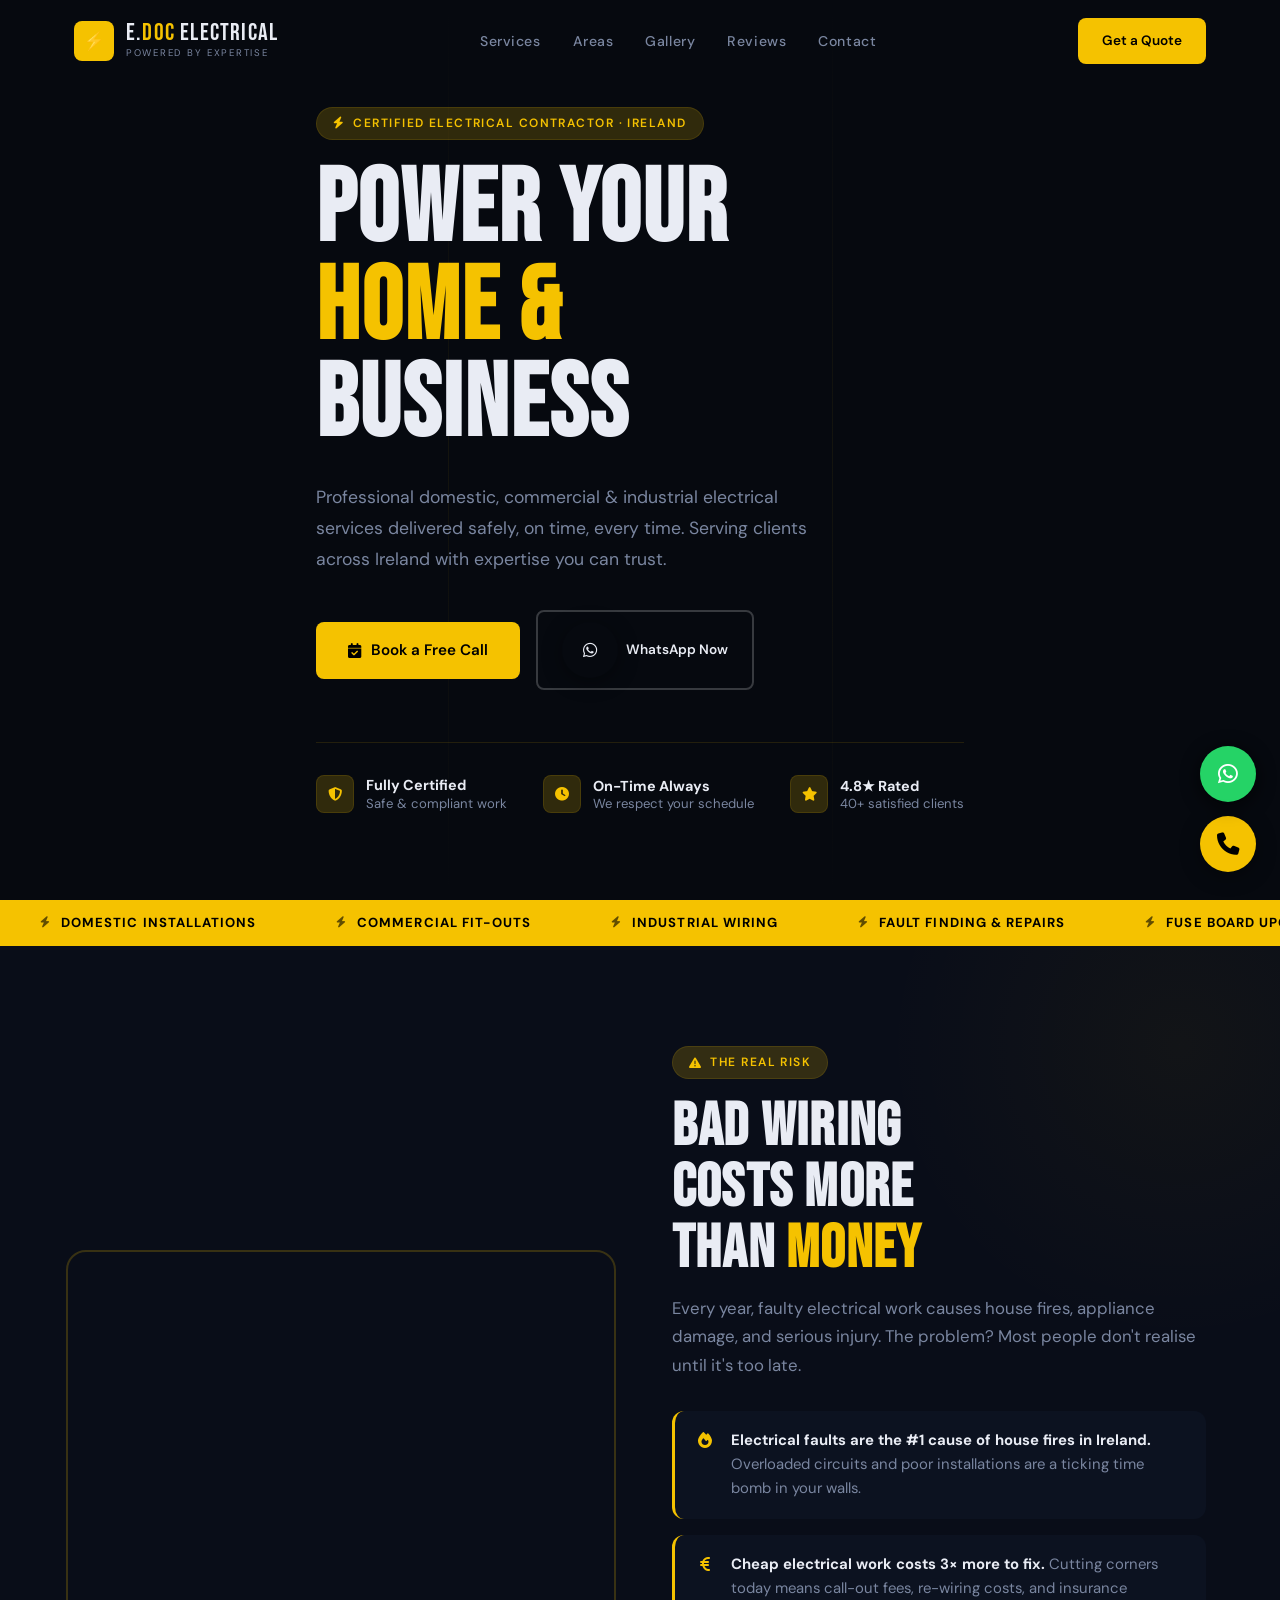
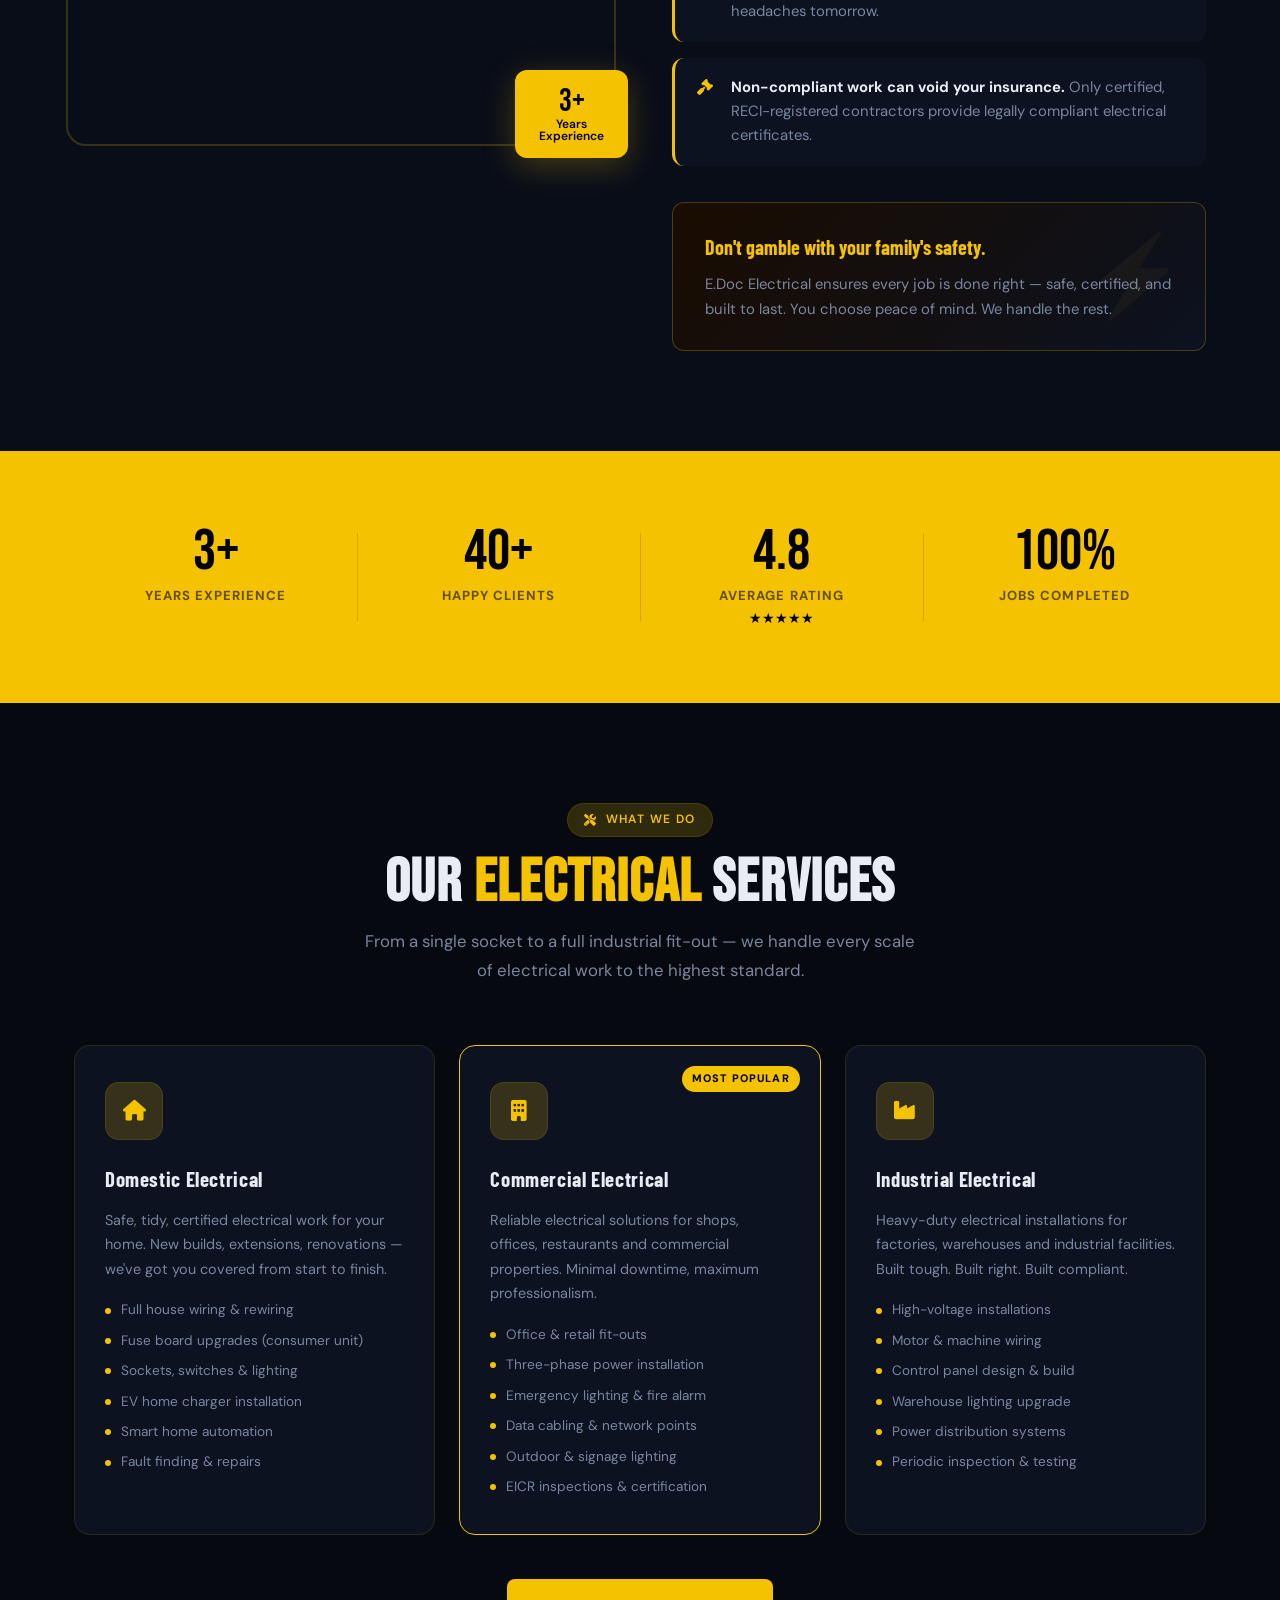
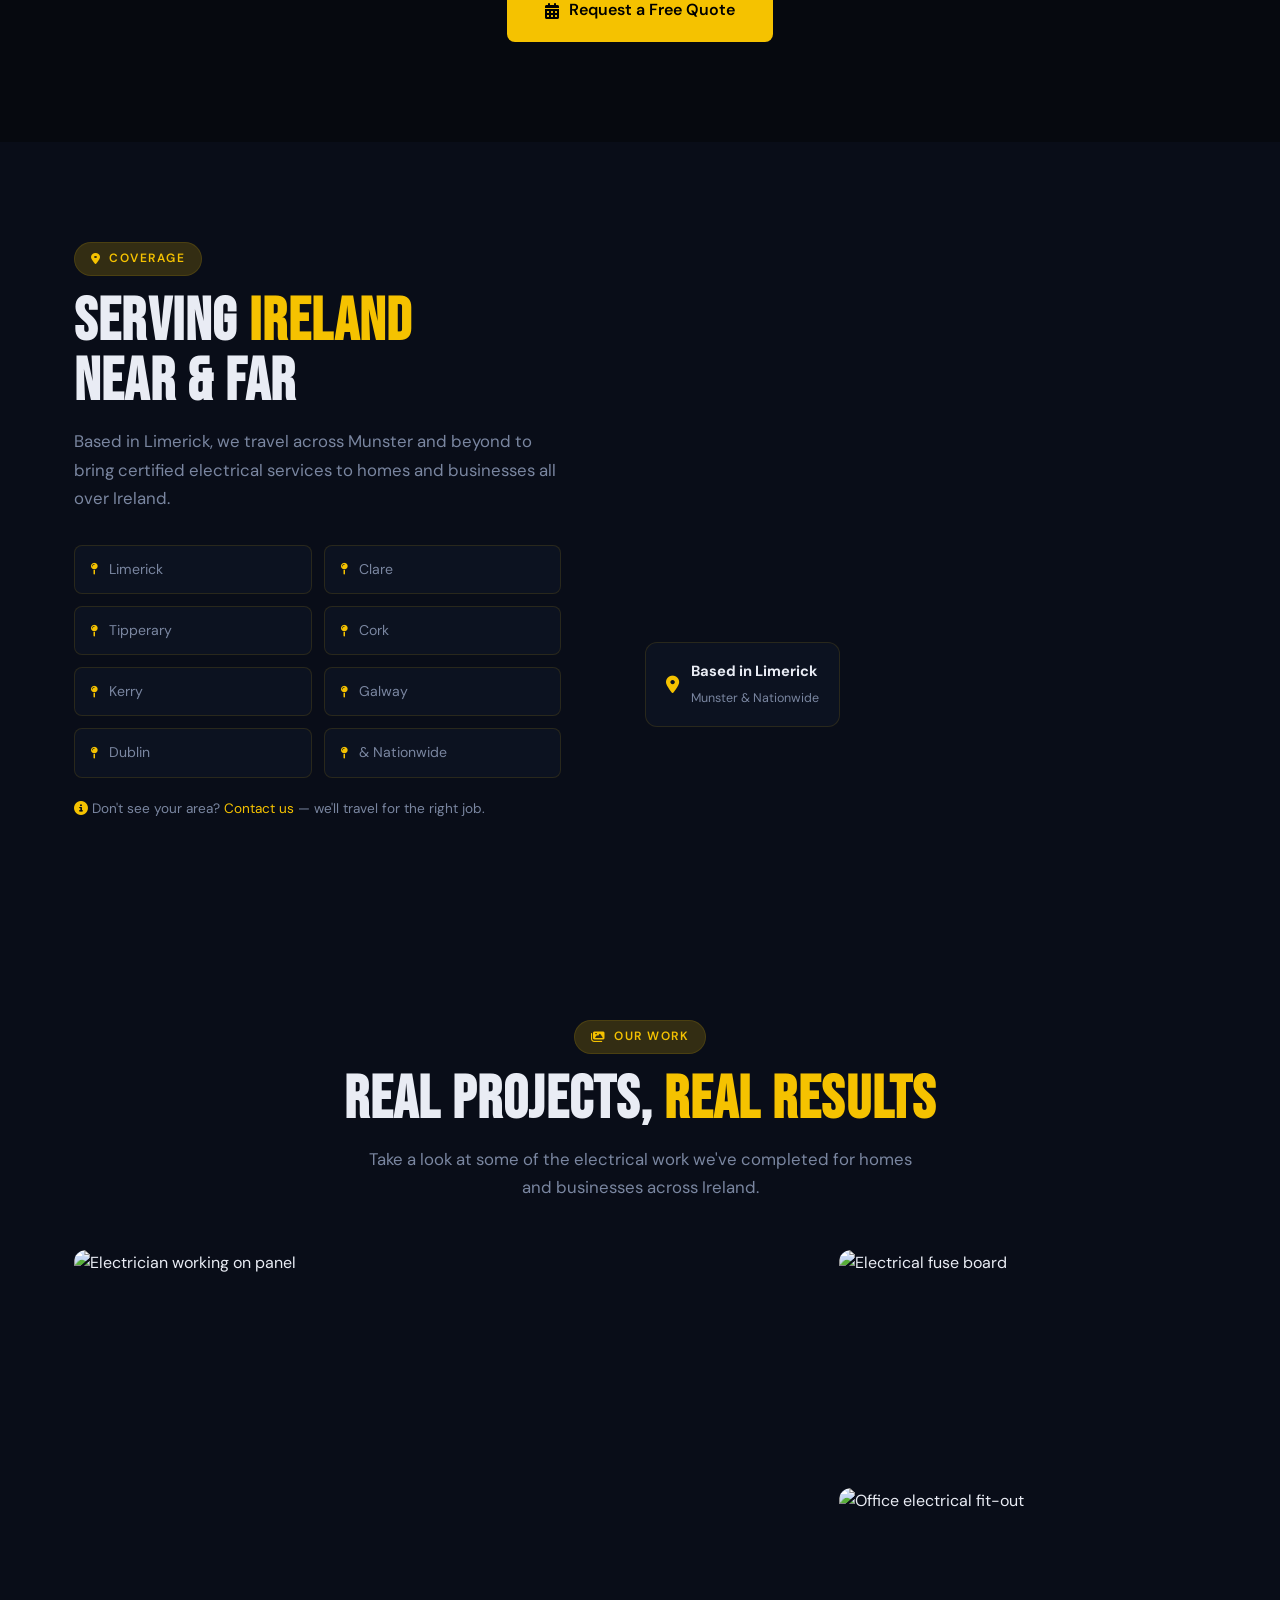
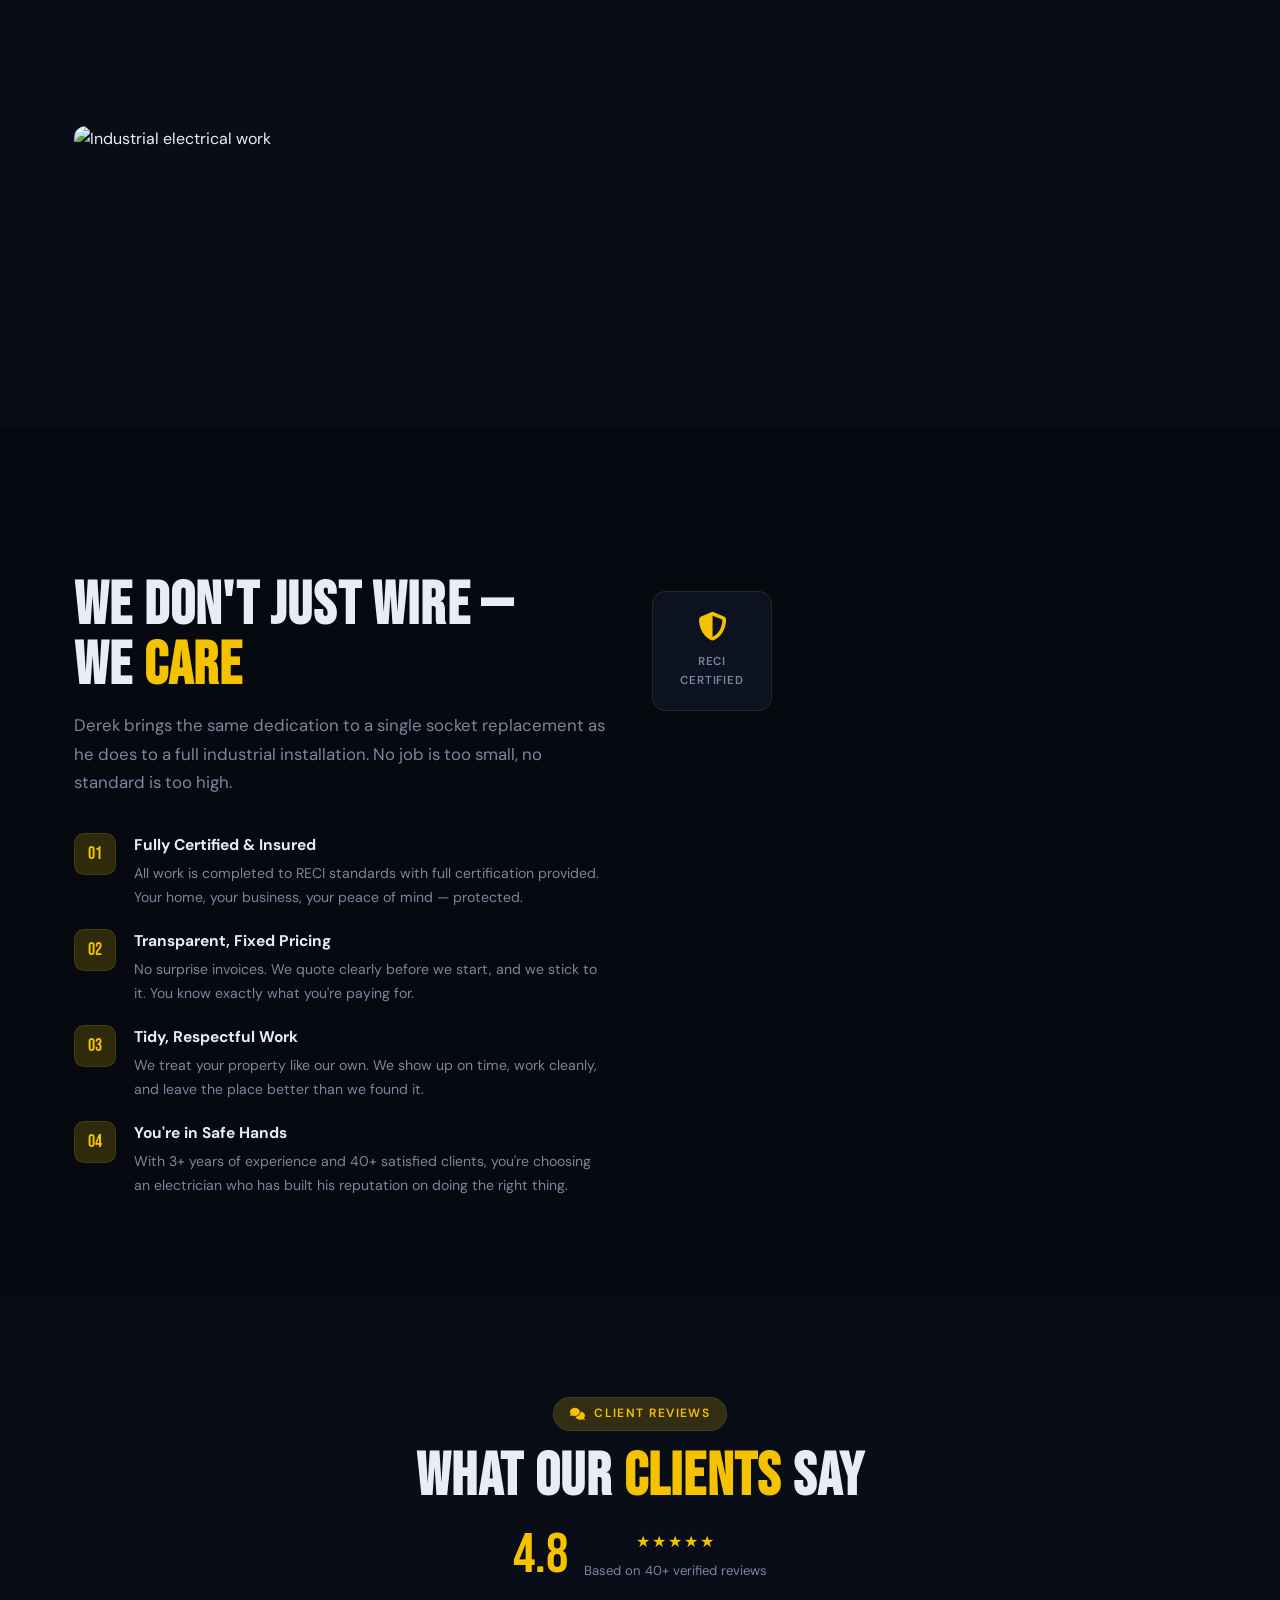
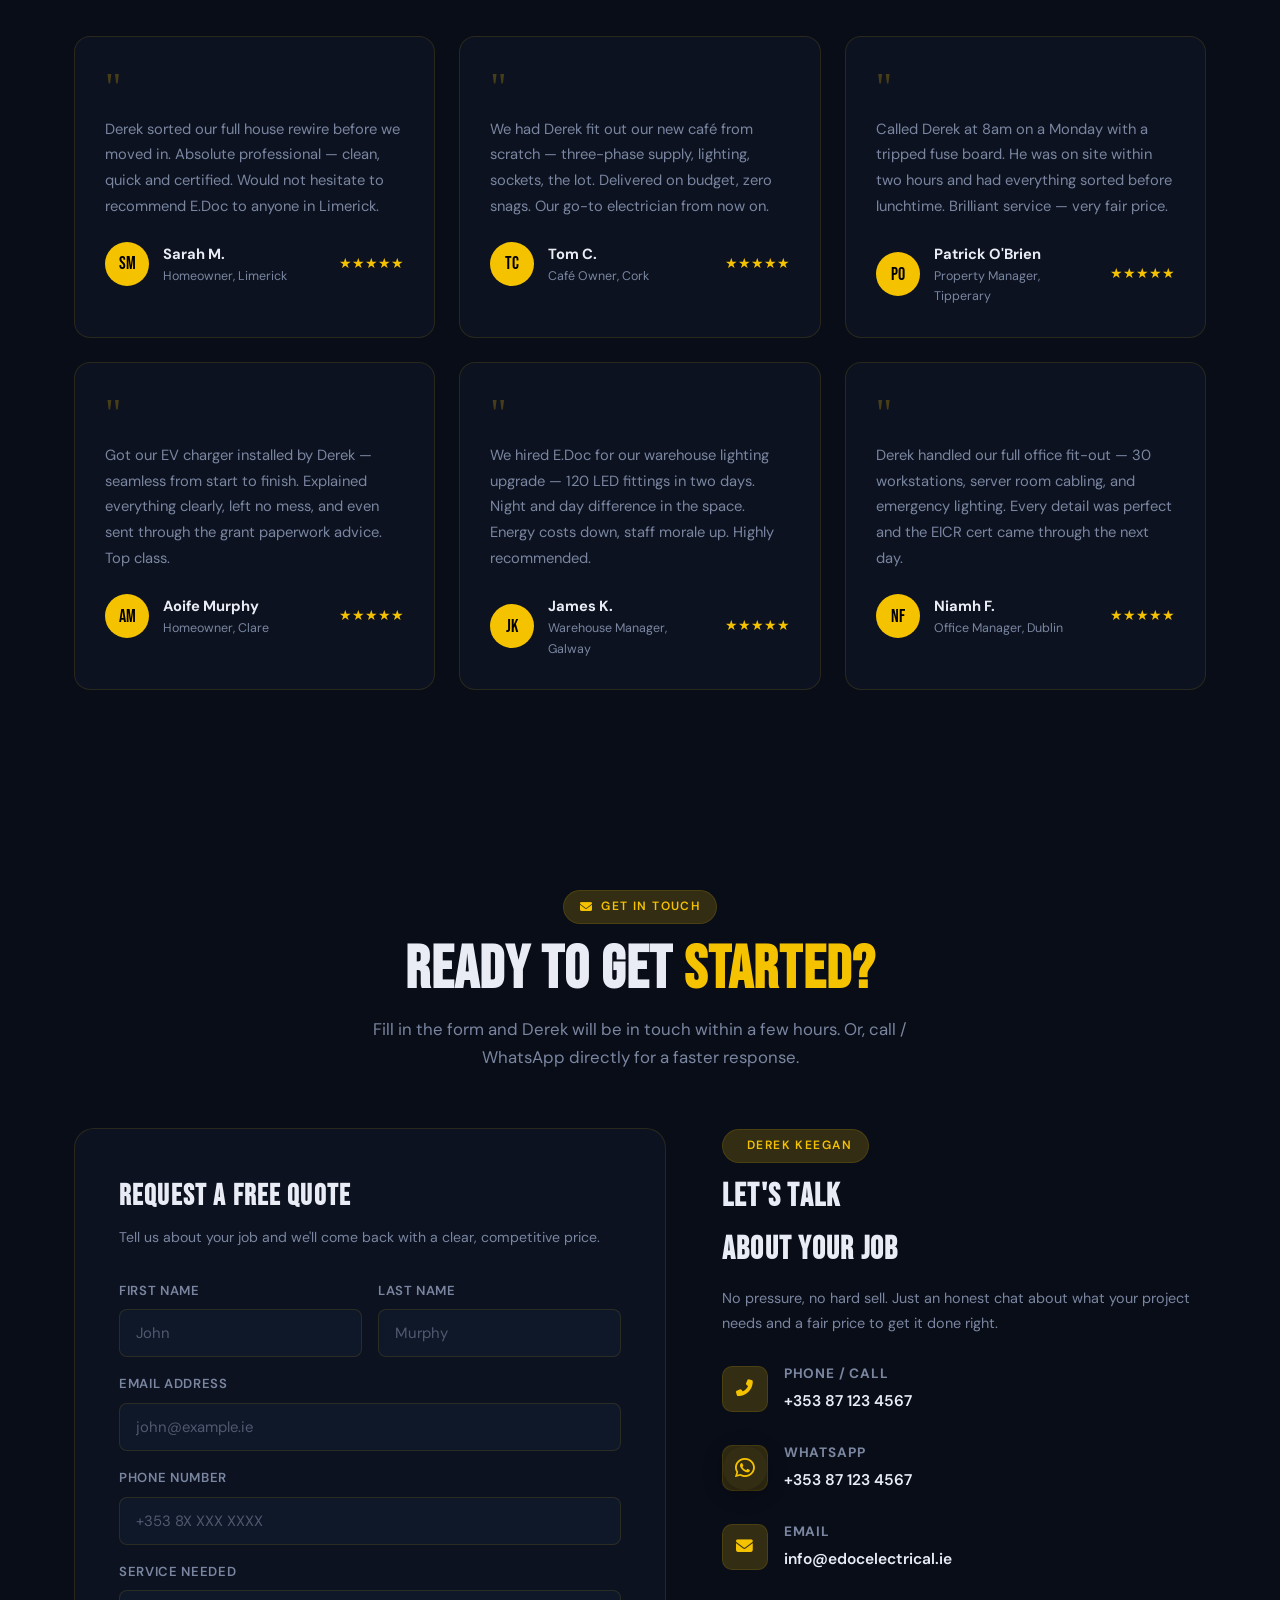
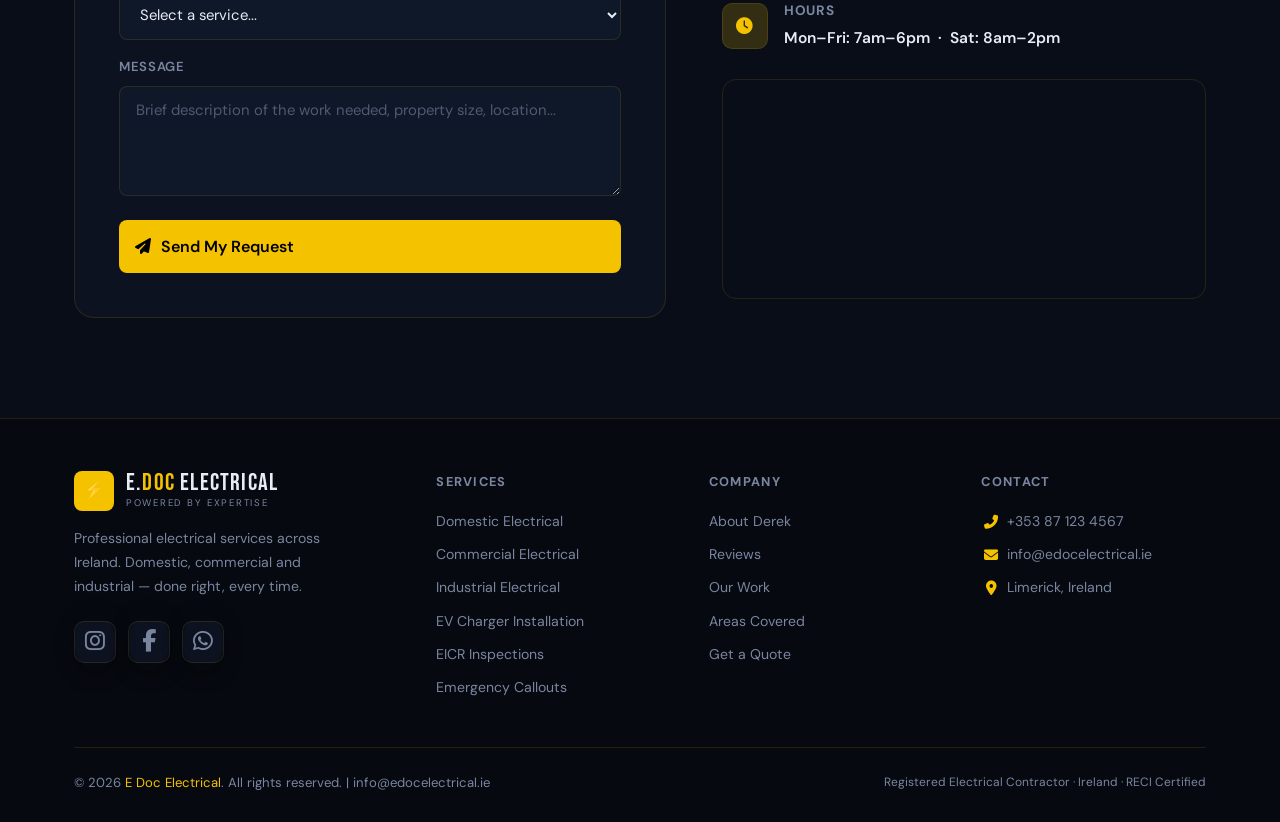
==== commit 61c9eec8: "Reduce whatsapp btn size and add space below hero trust" ====
--- a/index_1.html
+++ b/index_1.html
@@ -128,10 +128,7 @@
     </div>
   </div>
 
-  <div class="scroll-hint">
-    <span>Scroll</span>
-    <i class="fas fa-chevron-down"></i>
-  </div>
+  
 </section>
 
 <!-- ============================================================
--- a/style.css
+++ b/style.css
@@ -417,14 +417,16 @@
       align-items: center;
     }
 
-    /* WhatsApp CTA button icon fix */
+    /* WhatsApp CTA button size reduction */
     .btn-whatsapp {
       display: inline-flex;
       align-items: center;
-      gap: 10px;
+      gap: 8px;
+      padding: 10px 24px;
+      font-size: 0.85rem;
     }
     .btn-whatsapp i {
-      font-size: 1.15rem;
+      font-size: 1.05rem;
       display: flex;
       align-items: center;
       justify-content: center;
@@ -435,6 +437,7 @@
       display: flex; align-items: center; gap: 36px;
       margin-top: 52px;
       padding-top: 32px;
+      margin-bottom: 60px;
       border-top: 1px solid var(--border);
       animation: fadeDown 0.8s ease 0.85s both;
       flex-wrap: wrap;
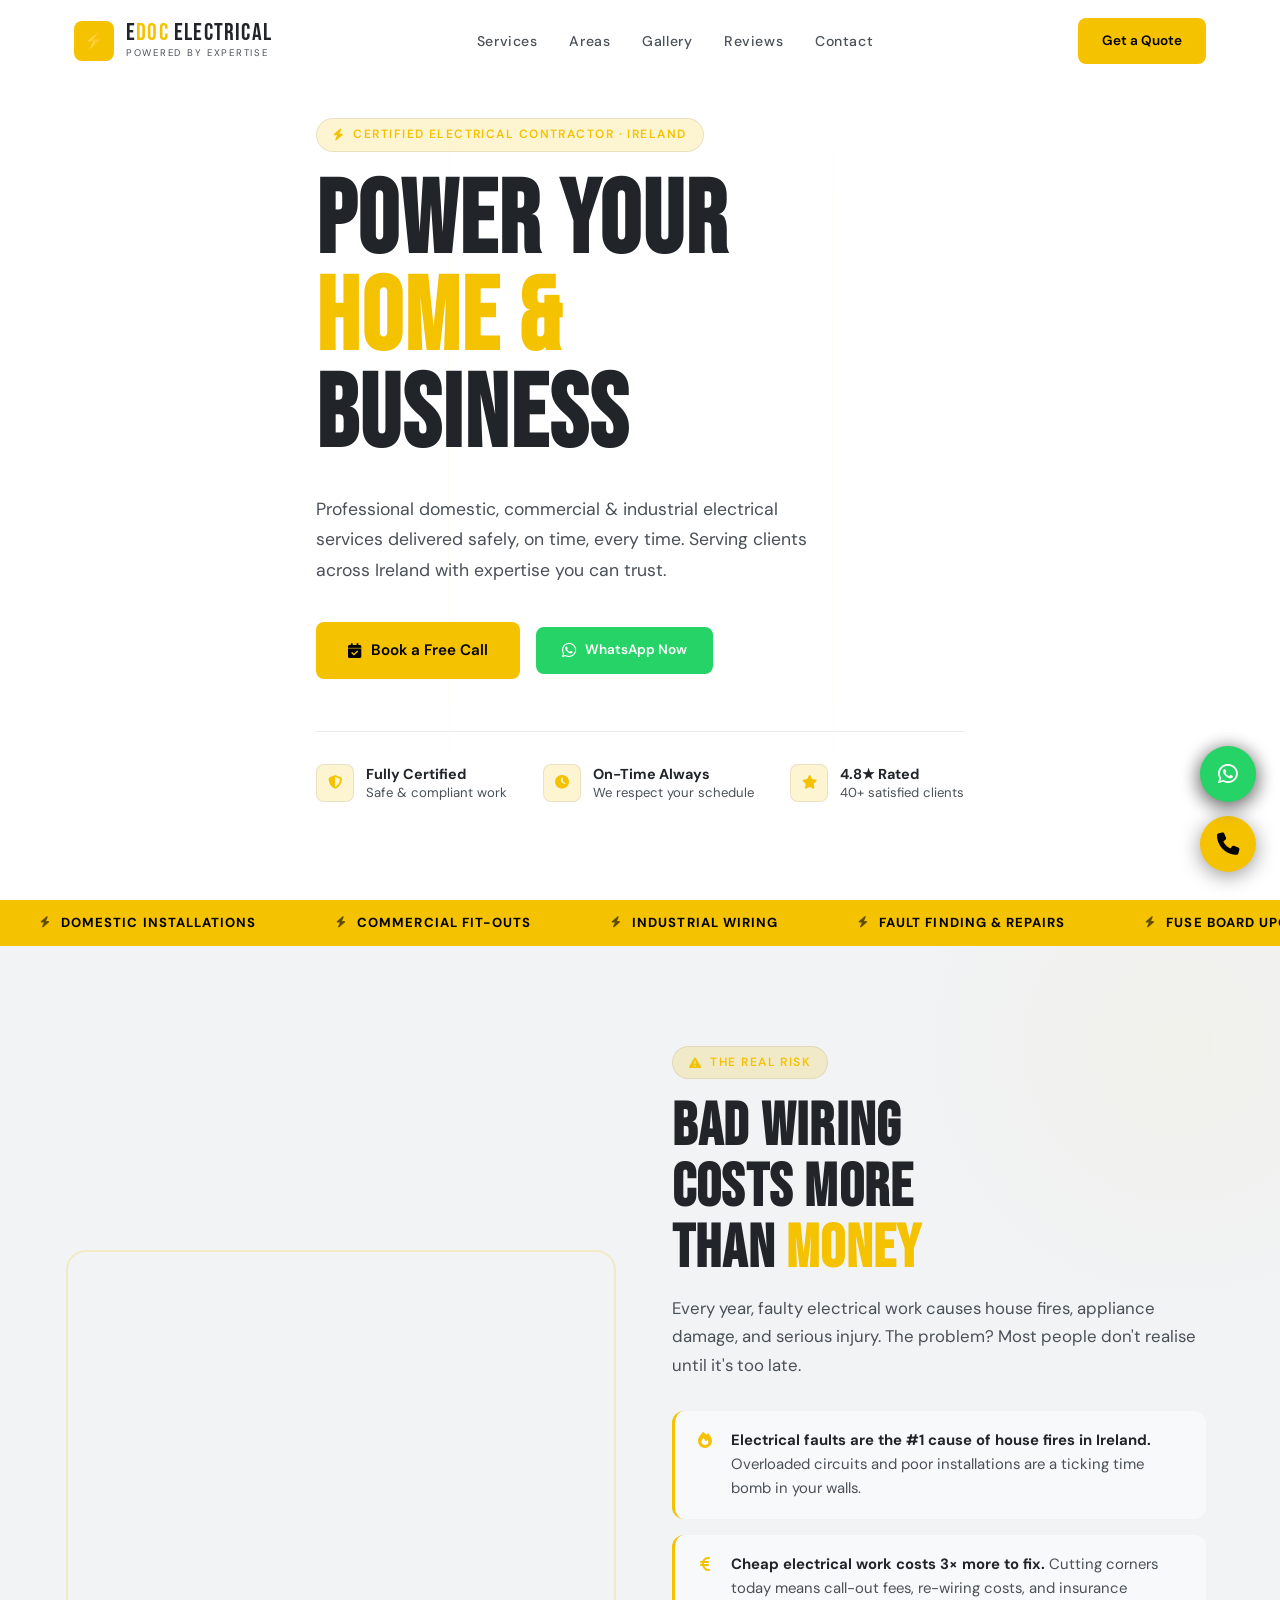
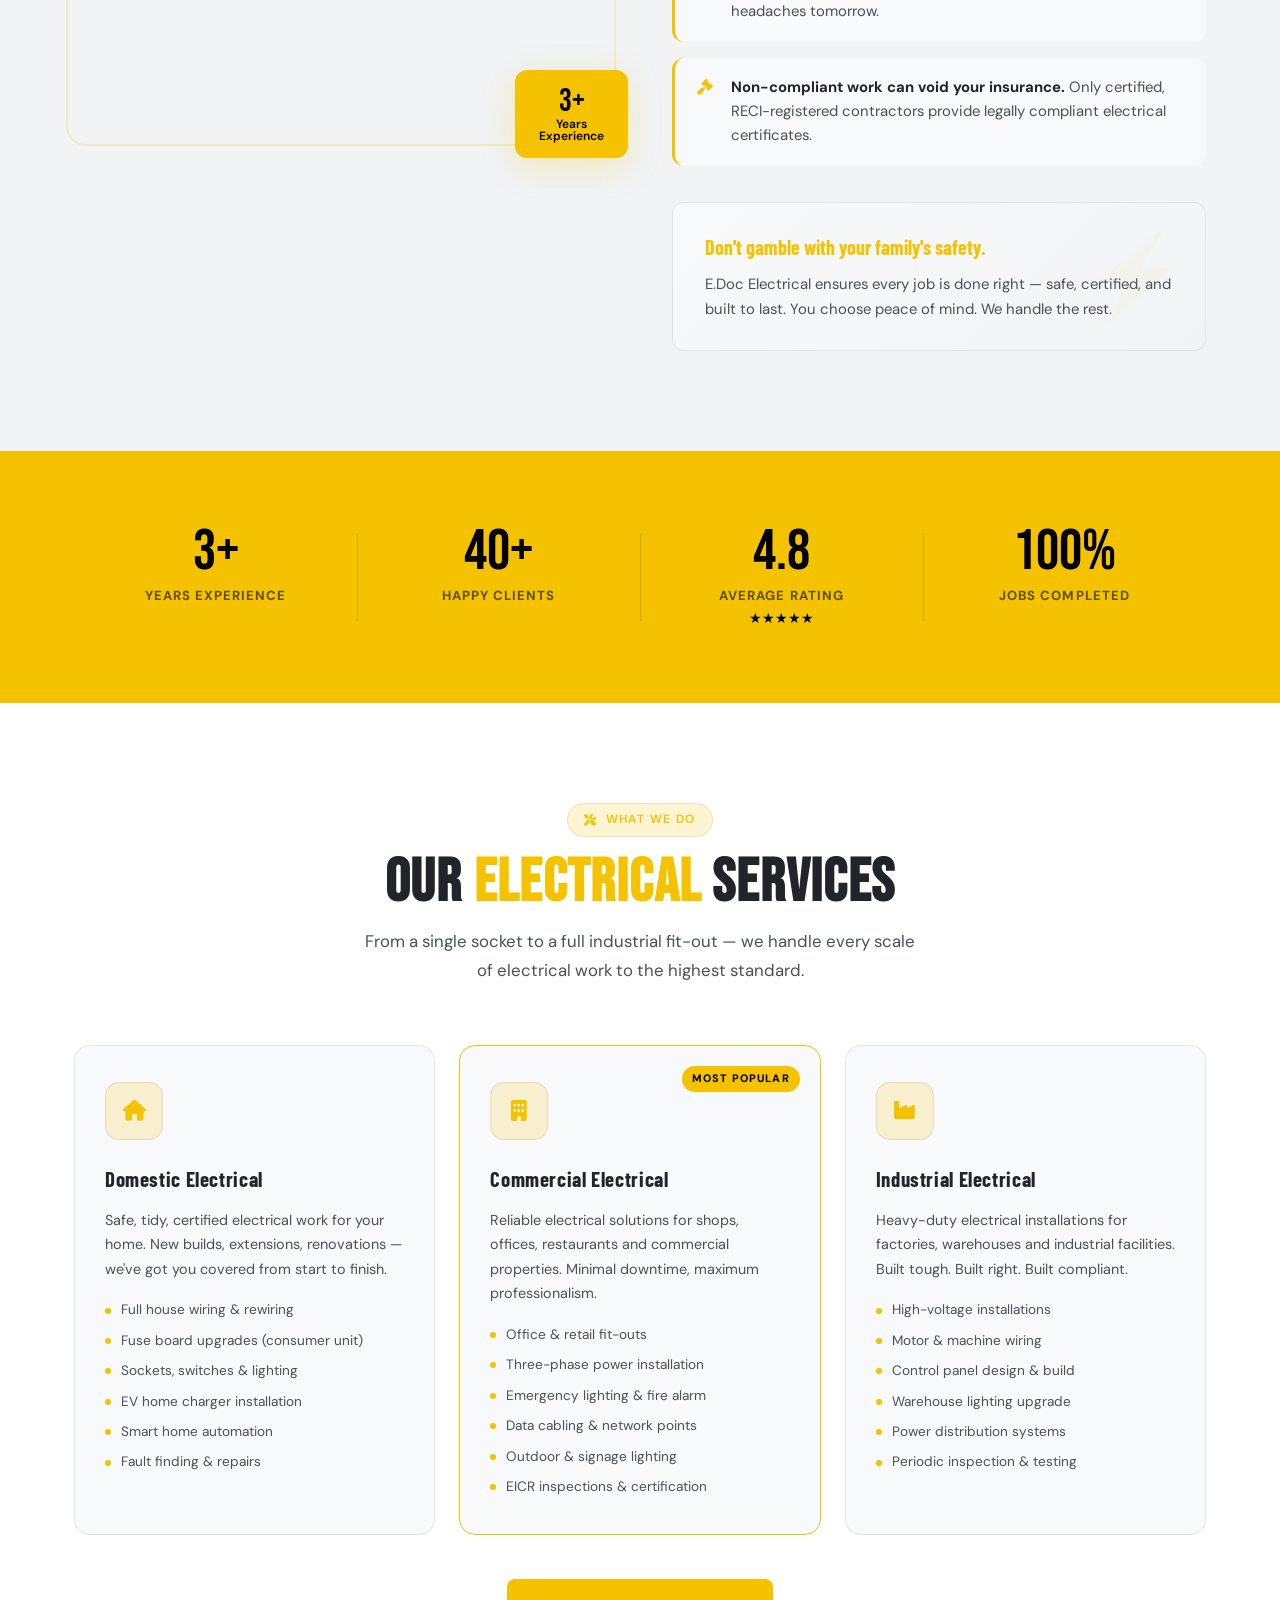
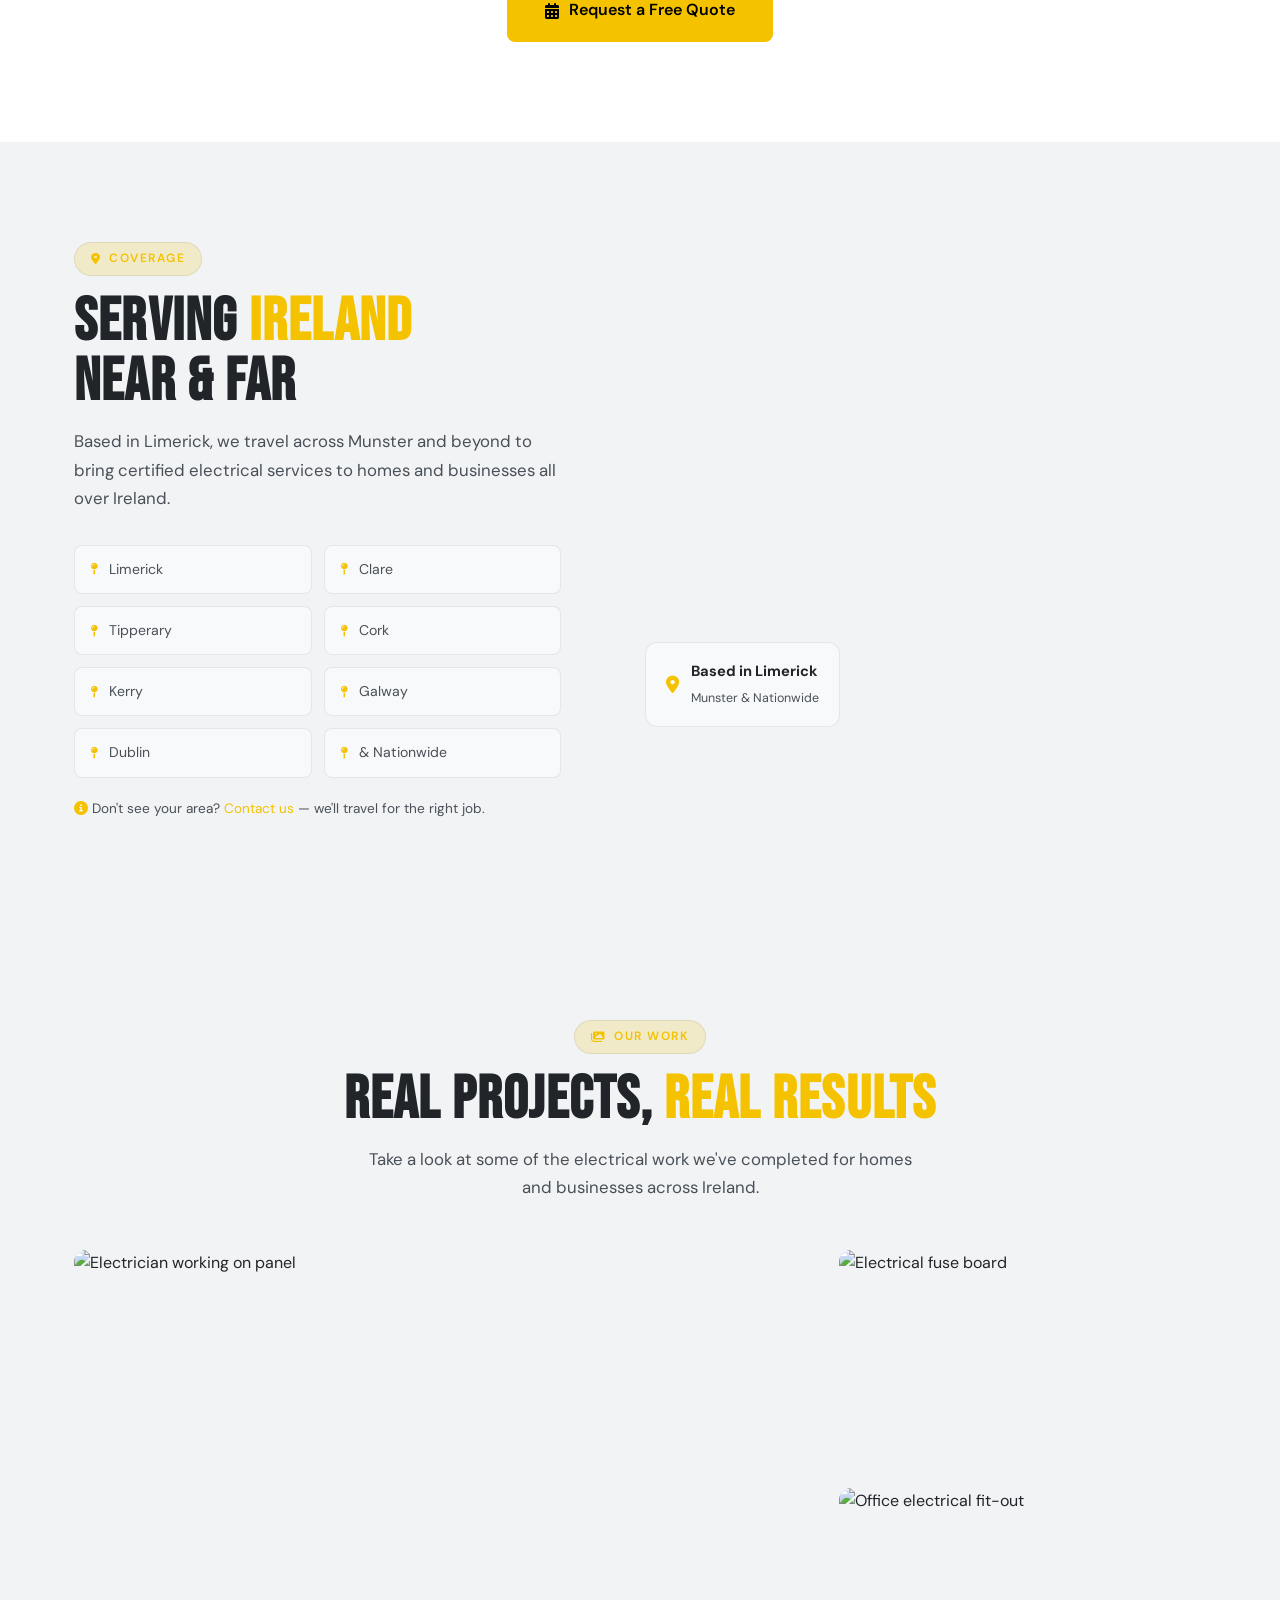
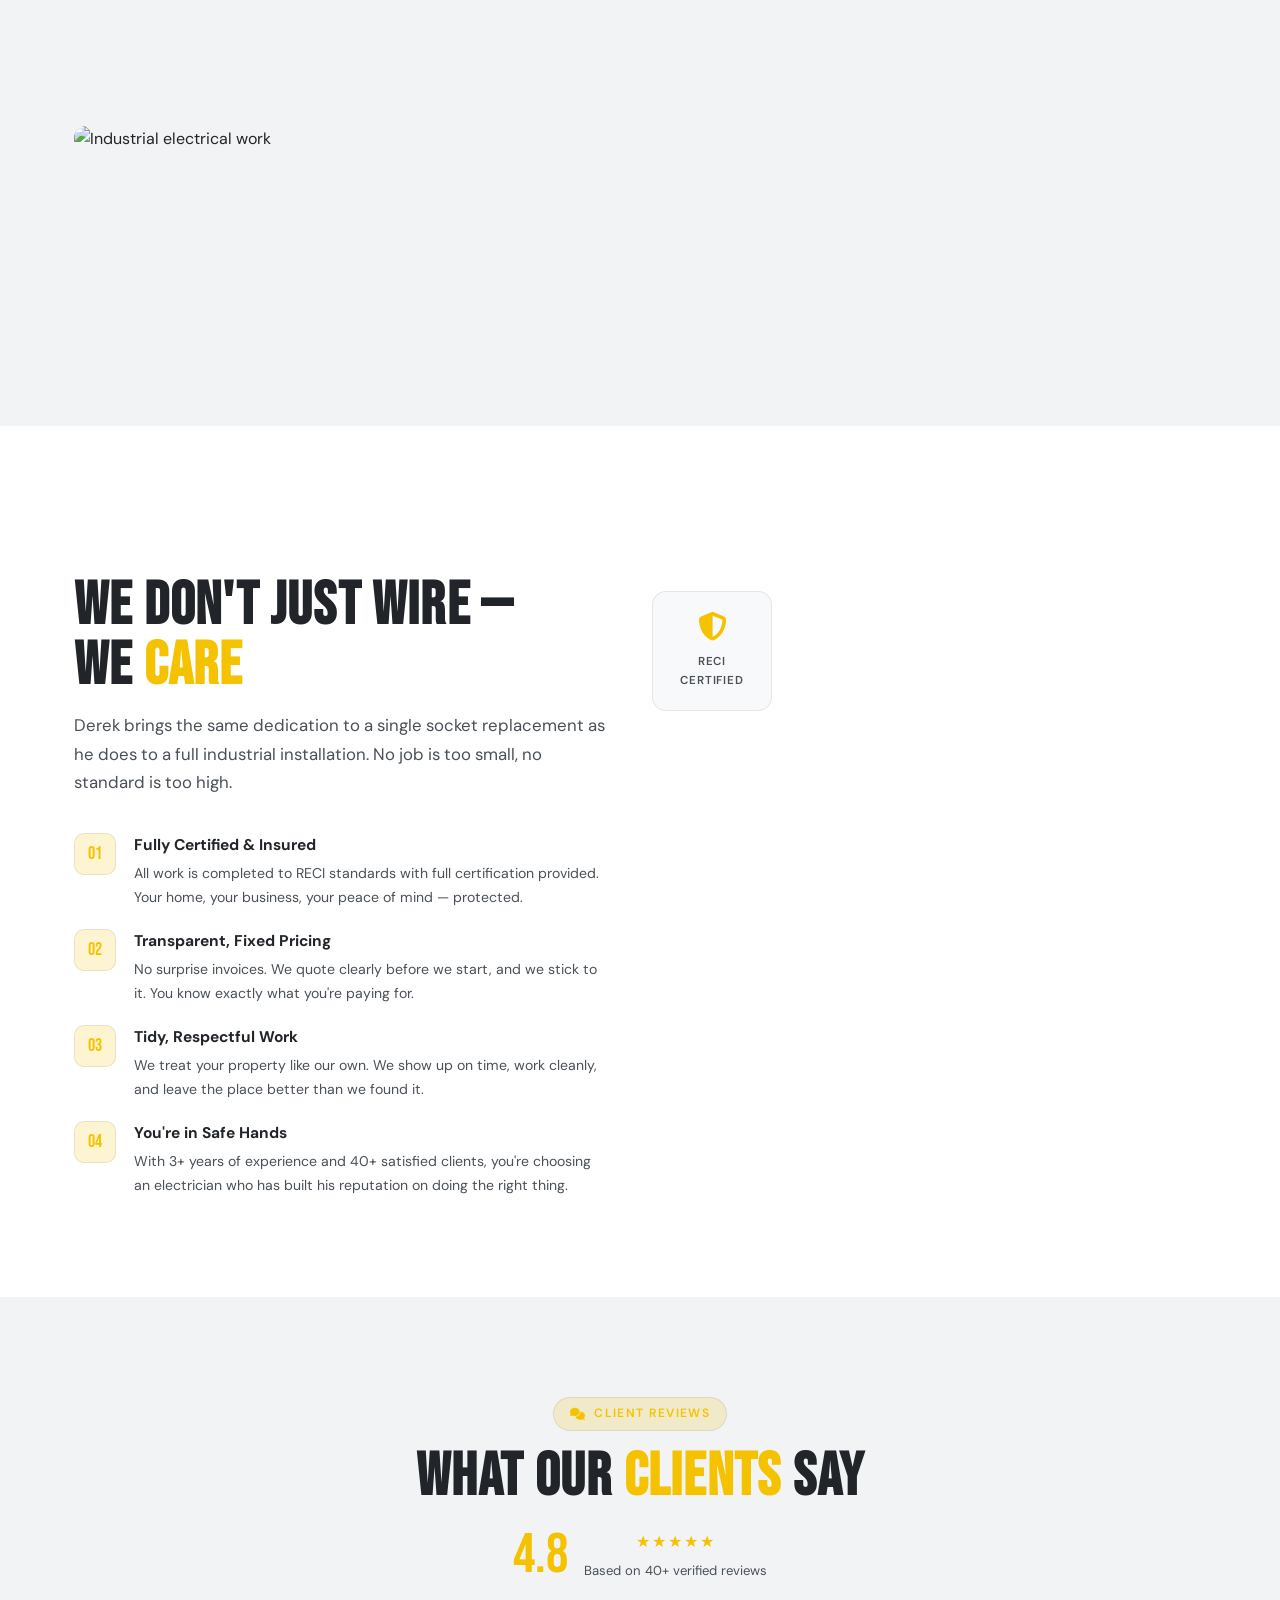
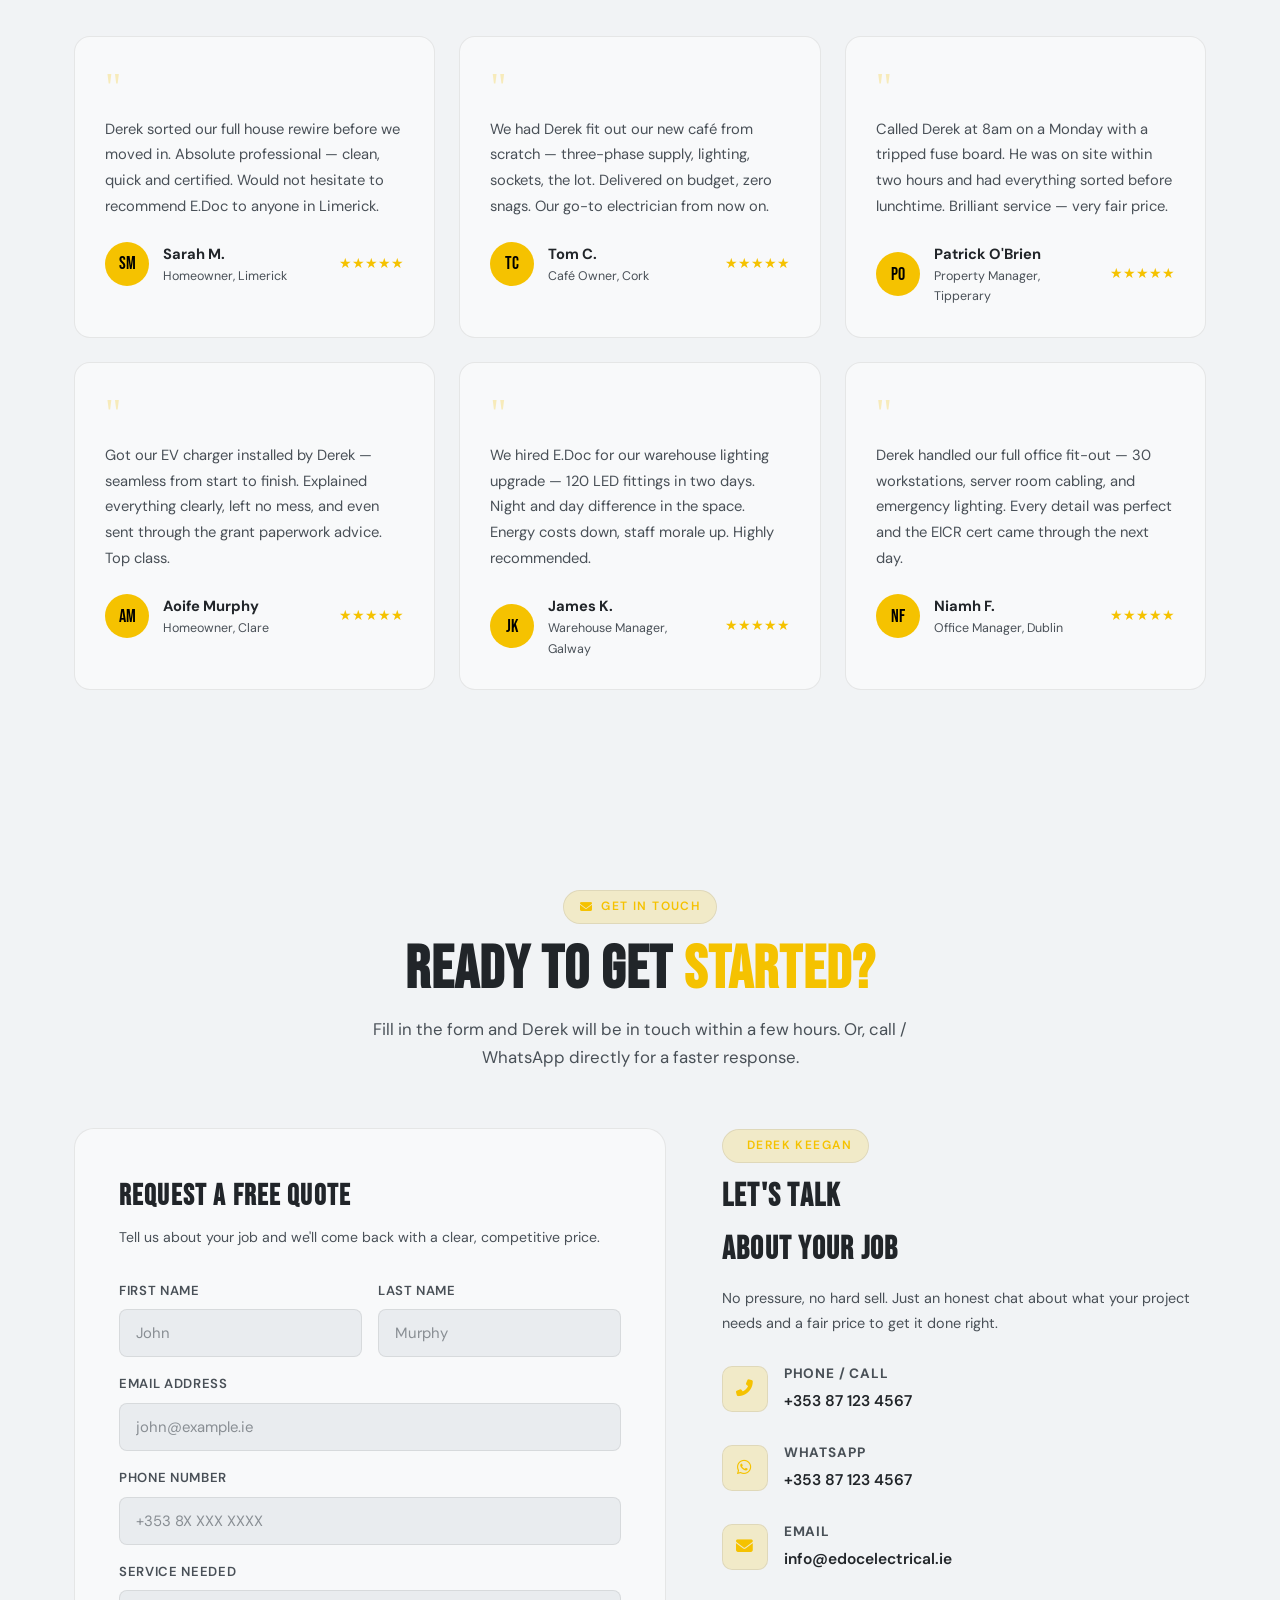
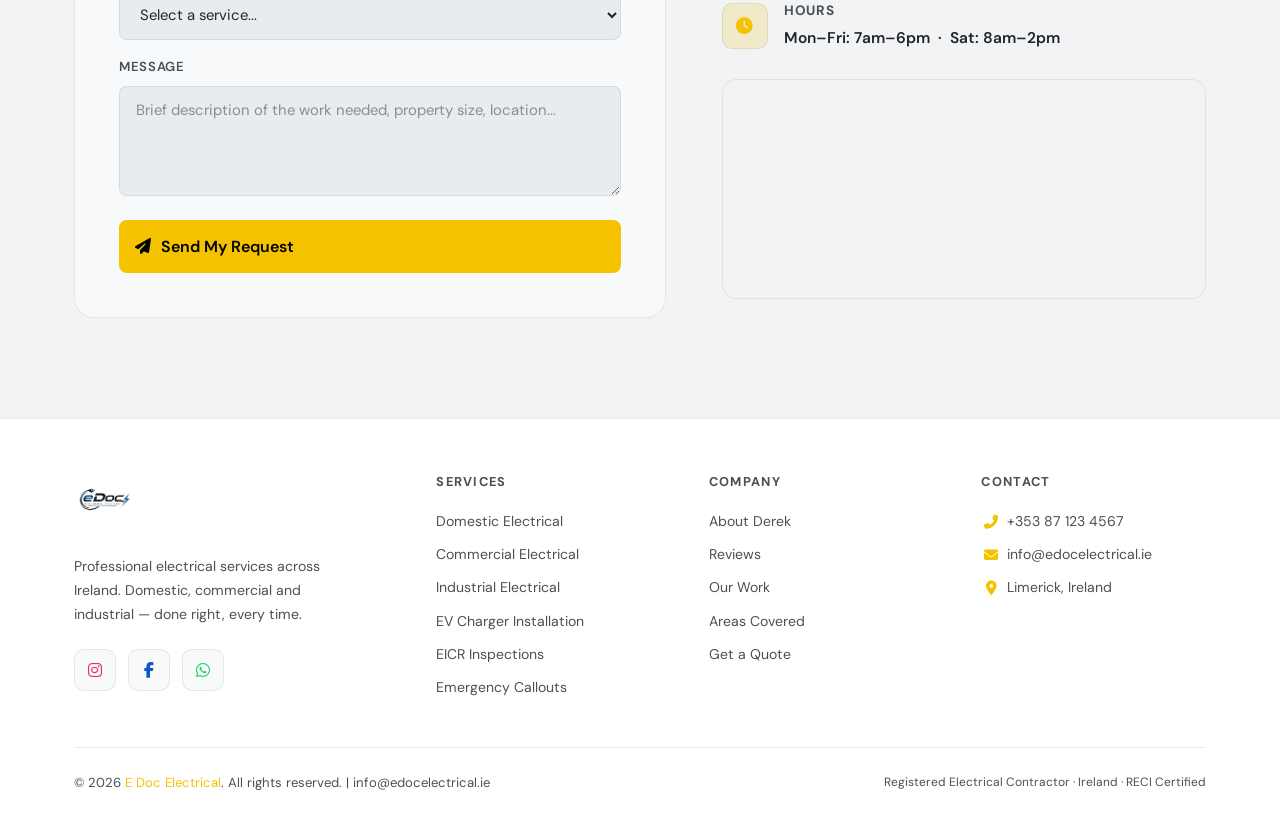
==== commit 20145bc2: "Fix WhatsApp and social icon shapes by scoping .fab styles" ====
--- a/index_1.html
+++ b/index_1.html
@@ -43,7 +43,7 @@
     <a href="#hero" class="nav-logo">
       <div class="logo-icon">⚡</div>
       <div>
-        <div class="logo-text">E.<span>Doc</span> Electrical</div>
+        <div class="logo-text">E<span>Doc</span> Electrical</div>
         <span class="logo-sub">Powered by expertise</span>
       </div>
     </a>
@@ -731,17 +731,13 @@
 
       <div class="footer-brand">
         <a href="#hero" class="nav-logo" style="display:inline-flex;">
-          <div class="logo-icon">⚡</div>
-          <div>
-            <div class="logo-text">E.<span>Doc</span> Electrical</div>
-            <span class="logo-sub">Powered by expertise</span>
-          </div>
+          <img src="assests/logo-removebg-preview.png" alt="E.Doc Electrical Logo" class="footer-logo-img" style="height:60px; width:auto; object-fit:contain;" />
         </a>
         <p>Professional electrical services across Ireland. Domestic, commercial and industrial — done right, every time.</p>
         <div class="contact-social">
-          <a href="#" class="social-link" aria-label="Instagram"><i class="fab fa-instagram"></i></a>
-          <a href="#" class="social-link" aria-label="Facebook"><i class="fab fa-facebook-f"></i></a>
-          <a href="https://wa.me/353871234567?text=Hi%20Derek%2C%20I%20want%20your%20service" target="_blank" class="social-link" aria-label="WhatsApp"><i class="fab fa-whatsapp"></i></a>
+          <a href="#" class="social-link instagram" aria-label="Instagram"><i class="fab fa-instagram"></i></a>
+          <a href="#" class="social-link facebook" aria-label="Facebook"><i class="fab fa-facebook-f"></i></a>
+          <a href="https://wa.me/353871234567?text=Hi%20Derek%2C%20I%20want%20your%20service" target="_blank" class="social-link whatsapp" aria-label="WhatsApp"><i class="fab fa-whatsapp"></i></a>
         </div>
       </div>
 
--- a/style.css
+++ b/style.css
@@ -2,17 +2,17 @@
        ROOT VARIABLES & RESET
     ============================================= */
     :root {
-      --bg: #06090F;
-      --bg-card: #0C1220;
-      --bg-section: #090D18;
-      --navy: #0F1829;
+      --bg: #FFFFFF;
+      --bg-card: #F8F9FA;
+      --bg-section: #F1F3F5;
+      --navy: #E9ECEF;
       --yellow: #F5C200;
       --yellow-glow: rgba(245, 194, 0, 0.18);
       --yellow-dark: #C49C00;
-      --blue-accent: #1E3A5F;
-      --text: #E9ECF4;
-      --text-muted: #7A86A0;
-      --border: rgba(245, 194, 0, 0.12);
+      --blue-accent: #0A58CA;
+      --text: #212529;
+      --text-muted: #495057;
+      --border: rgba(0, 0, 0, 0.08);
       --radius: 12px;
       --transition: 0.35s cubic-bezier(0.4, 0, 0.2, 1);
     }
@@ -96,19 +96,45 @@
       color: #000;
     }
     .btn-primary:hover {
-      background: #fff;
+      background: var(--blue-accent);
+      color: #fff;
       transform: translateY(-2px);
-      box-shadow: 0 0 30px var(--yellow-glow);
+      box-shadow: 0 4px 20px rgba(10,88,202,0.25);
     }
 
     .btn-outline {
       background: transparent;
-      border-color: rgba(255,255,255,0.2);
+      border-color: rgba(0,0,0,0.2);
       color: var(--text);
     }
     .btn-outline:hover {
-      border-color: var(--yellow);
-      color: var(--yellow);
+      border-color: var(--blue-accent);
+      color: var(--blue-accent);
+      transform: translateY(-2px);
+    }
+
+    /* WhatsApp CTA button — green brand style */
+    .btn-whatsapp {
+      display: inline-flex;
+      align-items: center;
+      gap: 8px;
+      padding: 10px 24px;
+      font-size: 0.85rem;
+      background: #25D366 !important;
+      border-color: #25D366 !important;
+      color: #fff !important;
+    }
+    .btn-whatsapp i {
+      font-size: 1.05rem;
+      display: flex;
+      align-items: center;
+      justify-content: center;
+      line-height: 1;
+    }
+    .btn-whatsapp:hover {
+      background: #1ebe5d !important;
+      border-color: #1ebe5d !important;
+      color: #fff !important;
       transform: translateY(-2px);
     }
 
@@ -158,7 +184,7 @@
       z-index: 9999;
     }
 
-    .fab {
+    .fab-group .fab {
       width: 56px; height: 56px;
       border-radius: 50%;
       display: flex; align-items: center; justify-content: center;
@@ -169,7 +195,7 @@
       border: none;
       position: relative;
     }
-    .fab i {
+    .fab-group .fab i {
       display: flex;
       align-items: center;
       justify-content: center;
@@ -178,13 +204,13 @@
       position: relative;
       z-index: 2;
     }
-    .fab:hover { transform: scale(1.12); }
-
-    .fab-wa { background: #25D366; color: #fff; }
-    .fab-call { background: var(--yellow); color: #000; }
+    .fab-group .fab:hover { transform: scale(1.12); }
+
+    .fab-group .fab-wa { background: #25D366; color: #fff; }
+    .fab-group .fab-call { background: var(--yellow); color: #000; }
 
     /* WhatsApp pulse ring */
-    .fab-wa::after {
+    .fab-group .fab-wa::after {
       content: '';
       position: absolute;
       top: 0; left: 0;
@@ -209,11 +235,11 @@
       transition: all 0.4s ease;
     }
     #navbar.scrolled {
-      background: rgba(6, 9, 15, 0.97);
+      background: rgba(255, 255, 255, 0.97);
       backdrop-filter: blur(16px);
       padding: 12px 0;
       border-bottom: 1px solid var(--border);
-      box-shadow: 0 2px 30px rgba(0,0,0,0.5);
+      box-shadow: 0 2px 30px rgba(0,0,0,0.05);
     }
 
     .nav-inner {
@@ -244,7 +270,7 @@
       background: var(--yellow);
       border-radius: 8px;
       display: flex; align-items: center; justify-content: center;
-      font-size: 1.1rem; color: #000; font-weight: 900;
+      font-size: 1.1rem; color: #fff; font-weight: 900;
     }
     .logo-text {
       font-family: 'Bebas Neue', sans-serif;
@@ -276,10 +302,10 @@
       content: '';
       position: absolute; bottom: -3px; left: 0;
       width: 0; height: 2px;
-      background: var(--yellow);
+      background: var(--blue-accent);
       transition: width 0.3s;
     }
-    .nav-links a:hover { color: var(--yellow); }
+    .nav-links a:hover { color: var(--blue-accent); }
     .nav-links a:hover::after { width: 100%; }
 
     .nav-cta {
@@ -344,7 +370,7 @@
       background-size: cover;
       background-position: center 30%;
       transform: scale(1.05);
-      transition: transform 8s ease;
+      transition: transform 2.5s ease-out;
     }
     .hero-bg.loaded { transform: scale(1); }
 
@@ -352,10 +378,10 @@
       position: absolute; inset: 0;
       background: linear-gradient(
         105deg,
-        rgba(6, 9, 15, 0.97) 0%,
-        rgba(6, 9, 15, 0.88) 40%,
-        rgba(6, 9, 15, 0.45) 80%,
-        rgba(6, 9, 15, 0.2) 100%
+        rgba(255, 255, 255, 0.97) 0%,
+        rgba(255, 255, 255, 0.88) 40%,
+        rgba(255, 255, 255, 0.45) 80%,
+        rgba(255, 255, 255, 0.2) 100%
       );
     }
 
@@ -417,21 +443,7 @@
       align-items: center;
     }
 
-    /* WhatsApp CTA button size reduction */
-    .btn-whatsapp {
-      display: inline-flex;
-      align-items: center;
-      gap: 8px;
-      padding: 10px 24px;
-      font-size: 0.85rem;
-    }
-    .btn-whatsapp i {
-      font-size: 1.05rem;
-      display: flex;
-      align-items: center;
-      justify-content: center;
-      line-height: 1;
-    }
+
 
     .hero-trust {
       display: flex; align-items: center; gap: 36px;
@@ -594,8 +606,8 @@
     /* Agitate callout */
     .agitate-box {
       margin-top: 36px;
-      background: linear-gradient(135deg, #1A0C00, #0C1220);
-      border: 1px solid rgba(245, 194, 0, 0.25);
+      background: linear-gradient(135deg, var(--bg-card), var(--bg-section));
+      border: 1px solid var(--border);
       border-radius: var(--radius);
       padding: 28px 32px;
       position: relative;
@@ -1177,7 +1189,13 @@
       align-items: center;
       justify-content: center;
     }
-    .social-link:hover { background: var(--yellow); color: #000; border-color: var(--yellow); transform: translateY(-3px); }
+    .social-link:hover { transform: translateY(-3px); }
+    .social-link.instagram { color: #E1306C; }
+    .social-link.facebook { color: var(--blue-accent); }
+    .social-link.whatsapp { color: #25D366; }
+    .social-link.instagram:hover { border-color: #E1306C; background: rgba(225, 48, 108, 0.1); }
+    .social-link.facebook:hover { border-color: var(--blue-accent); background: rgba(10, 88, 202, 0.1); }
+    .social-link.whatsapp:hover { border-color: #25D366; background: rgba(37, 211, 102, 0.1); }
 
     /* =============================================
        FOOTER
@@ -1227,7 +1245,7 @@
       width: 20px;
       text-align: center;
     }
-    .footer-col ul li a:hover { color: var(--yellow); }
+    .footer-col ul li a:hover { color: var(--blue-accent); }
 
     .footer-bottom {
       border-top: 1px solid var(--border);
@@ -1276,12 +1294,12 @@
         right: 16px;
         gap: 10px;
       }
-      .fab {
+      .fab-group .fab {
         width: 50px;
         height: 50px;
         font-size: 1.2rem;
       }
-      .fab-wa::after {
+      .fab-group .fab-wa::after {
         width: 50px;
         height: 50px;
       }
@@ -1310,12 +1328,12 @@
         right: 12px;
         gap: 8px;
       }
-      .fab {
+      .fab-group .fab {
         width: 46px;
         height: 46px;
         font-size: 1.1rem;
       }
-      .fab-wa::after {
+      .fab-group .fab-wa::after {
         width: 46px;
         height: 46px;
       }
